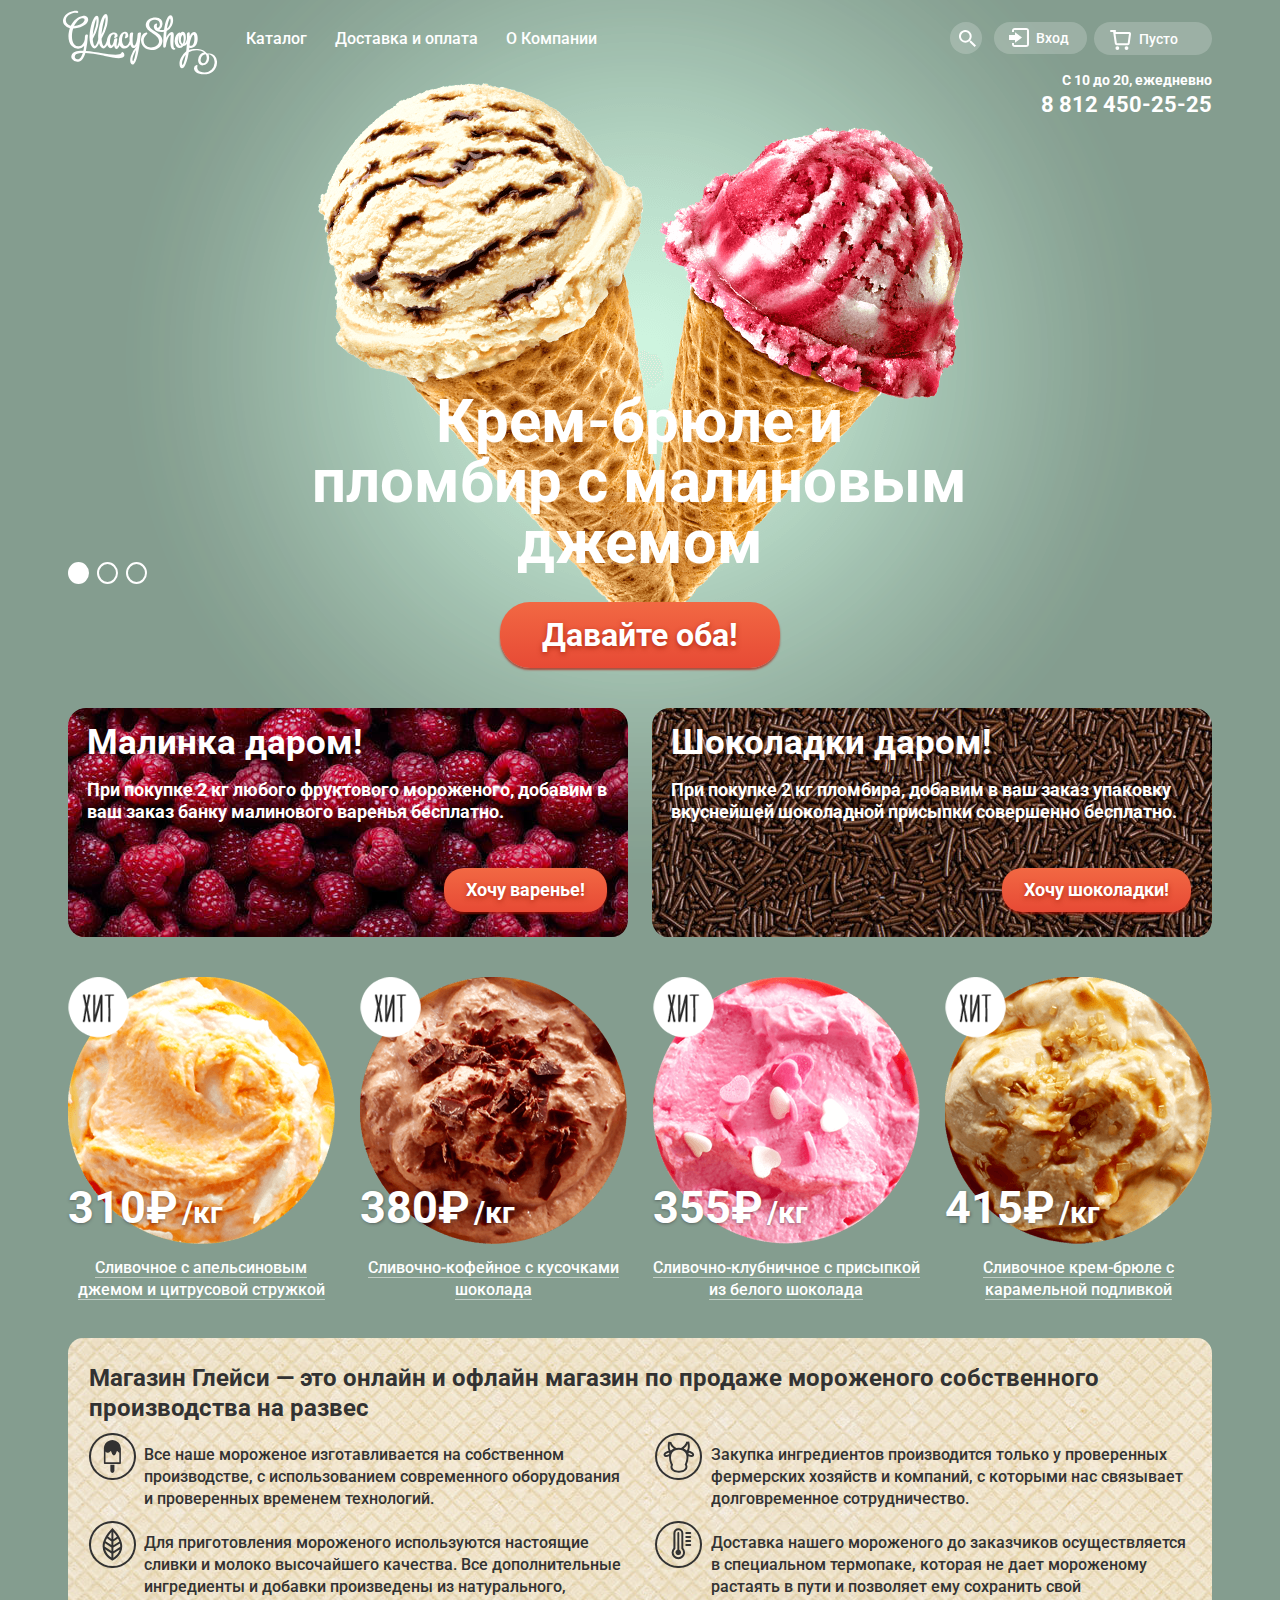
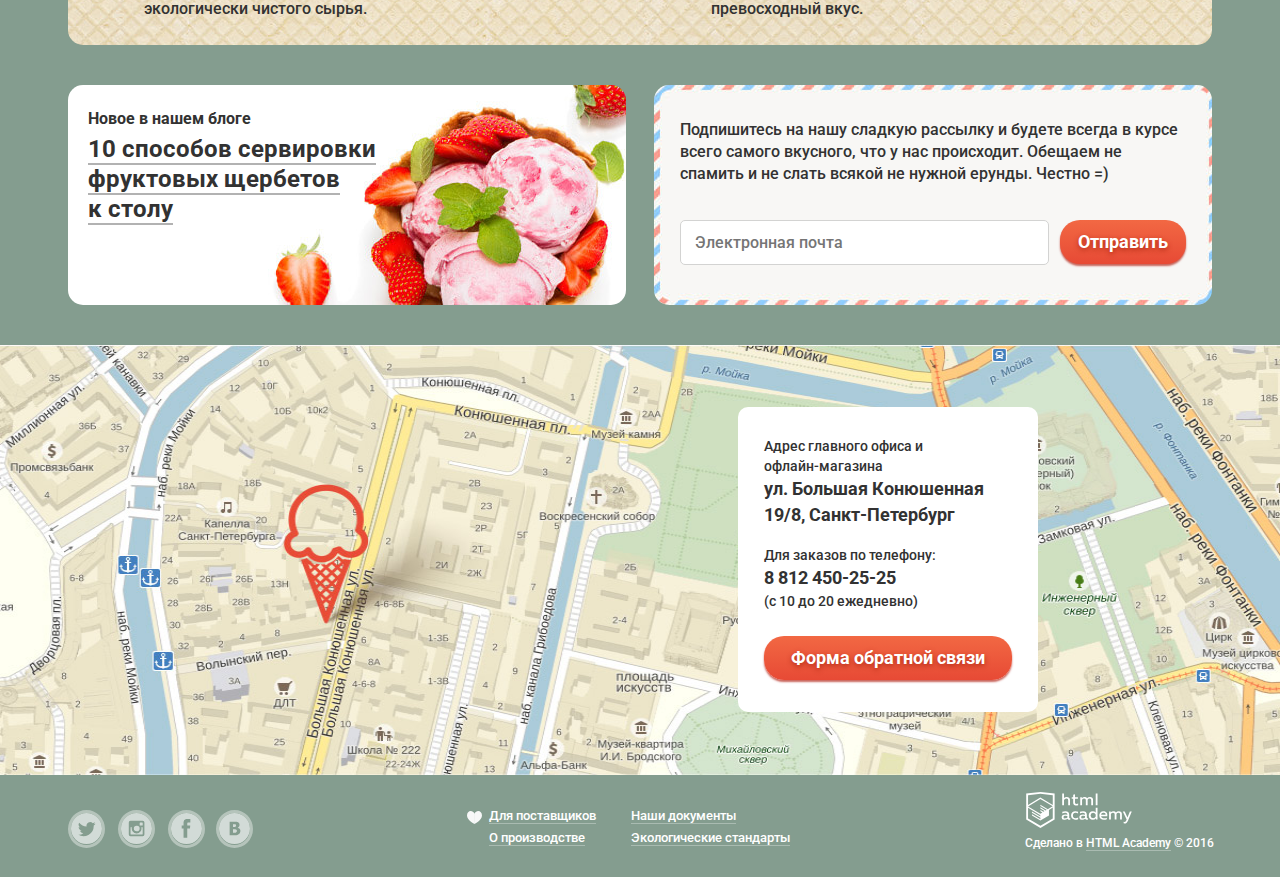
==== index.html @ 219648eb "fix" ====
<!DOCTYPE html>
<html lang="ru">
  <head>
    <meta charset="utf-8">
    <title>HTML Academy: Глейси</title>
    <link href='https://fonts.googleapis.com/css?family=Roboto:400,700&subset=latin,cyrillic' rel='stylesheet' type='text/css'>
    <link href="css/normalize.css" rel="stylesheet">
    <link href="css/style.css" rel="stylesheet">
    <meta name="viewport" content="width=device-width, initial-scale=1.0/">
  </head>
  <body>
    <input class="slider-radio" type="radio" id="btn-1" name="toggle" checked>
    <input class="slider-radio" type="radio" id="btn-2" name="toggle">
    <input class="slider-radio" type="radio" id="btn-3" name="toggle">
    <div class="wrapper-outer">
      <div class="wrapper main-page">
        <header class="main-header">
          <div class="container clearfix">
            <div class="main-logo"><img src="img/main-logo.svg" width="154" height="65" alt="Лого"></div>
            <nav class="main-menu-box">
              <ul class="clearfix">
                <li class="menu-box-item"><a class="menu-item" href="#">Каталог</a>
                  <div class="popup-wrapper">
                    <ul class="catalog-inner-menu">
                      <li class="inner-menu-item"><a class="item-border inner-item">Новинки</a>
                      <li class="inner-menu-item"><a class="inner-item" href="catalog.html">Сливочное</a></li>
                      <li class="inner-menu-item"><a class="inner-item" href="#">Щербеты</a></li>
                      <li class="inner-menu-item"><a class="inner-item" href="#">Фруктовый лед</a></li>
                      <li class="inner-menu-item"><a class="inner-item" href="#">Мелорин</a></li>
                    </ul>
                  </div>
                </li>
                <li class="menu-box-item"><a class="menu-item" href="#">Доставка и оплата</a></li>
                <li class="menu-box-item"><a class="menu-item" href="#">О Компании</a></li>
              </ul>
            </nav>
            <div class="users-container">
              <div class="user-block clearfix">
                <div class="user-search">
                  <a class="user-search-button" href="#"></a>
                  <div class="popup-wrapper">
                    <div class="popup-search">
                      <form action="echo.htmlacademy.ru" method="post">
                        <input class="search" type="search" placeholder="Что ищем?">
                        <input class="search-submit" type="submit">
                      </form>
                    </div>
                  </div>
                </div>
                <div class="user-login">
                  <a class="user-login-button" href="#">Вход</a>
                  <div class="popup-wrapper">
                    <div class="popup-login">
                      <form action="echo.htmlacademy.ru" method="post">
                        <input class="login-mail" type="text" name="mail" placeholder="Электронная почта">
                        <input class="login-password" type="password" name="password" placeholder="Пароль">
                        <div class="login-navigation clearfix">
                          <a class="login-btn btn" href="#">Войти</a>
                          <div class="col">
                            <a href="#">Забыли пароль?</a>
                            <a href="#">Новая регистрация</a>
                          </div>
                        </div>
                      </form>
                    </div>
                  </div>
                </div>
                <div class="user-cart">
                  <div class="user-cart-button">
                    <div class="cart-empty">Пусто</div>
                  </div>
                </div>
              </div>
              <div class="header-contacts">
                <span class="contacts-text">С 10 до 20, ежедневно</span>
                <span class="tel">8 812 450-25-25</span>
              </div>
            </div>
          </div>
        </header>
        <main>
          <div class="container">
            <div class="slider">
              <div class="slider-1">
                <h2 class="slide-title">Крем-брюле и пломбир с малиновым джемом</h2>
                <a class="btn" href="#">Давайте оба!</a>
              </div>
              <div class="slider-2">
                <h2 class="slide-title">Шоколадный пломбир и лимонный сорбет</h2>
                <a class="btn" href="#">Давайте оба!</a>
              </div>
              <div class="slider-3">
                <h2 class="slide-title">Пломбир с помадкой и клубничный щербет</h2>
                <a class="btn" href="#">Давайте оба!</a>
              </div>
              <div class="slider-buttons clearfix">
                <label for="btn-1" class="bg-btn btn-1"></label>
                <label for="btn-2" class="bg-btn btn-2"></label>
                <label for="btn-3" class="bg-btn btn-3"></label>
              </div>
            </div>
            <div class="row promo-block-row clearfix">
              <div class="promo-block left">
                <h2 class="promo-title">Малинка даром!</h2>
                <p class="promo-text">При покупке 2 кг любого фруктового мороженого,
                добавим в ваш заказ банку малинового варенья бесплатно.</p>
                <a class="btn" href="#">Хочу варенье!</a>
              </div>
              <div class="promo-block right">
                <h2 class="promo-title">Шоколадки даром!</h2>
                <p class="promo-text">При покупке 2 кг пломбира, добавим в ваш заказ упаковку
                 вкуснейшей шоколадной присыпки совершенно бесплатно.</p>
                 <a class="btn" href="#">Хочу шоколадки!</a>
              </div>
            </div>
            <div class="row catalog-row clearfix">
              <div class="catalog-item hit">
                <div class="item-hover">
                  <figure>
                    <img src="img/index-img-1.png" width="267" height="267" alt="Мороженое">
                    <figcaption>Сливочное с апельсиновым джемом и цитрусовой стружкой</figcaption>
                  </figure>
                  <a class="item-hover-btn btn" href="#">Быстрый просмотр</a>
                </div>
                <div class="item-price">310&#8381;<span>/кг</span></div>
              </div>
              <div class="catalog-item hit">
                <div class="item-hover">
                  <figure>
                    <img src="img/index-img-2.png" width="267" height="267" alt="Мороженое">
                    <figcaption>Сливочно-кофейное с кусочками шоколада</figcaption>
                  </figure>
                  <a class="item-hover-btn btn" href="#">Быстрый просмотр</a>
                </div>
                <div class="item-price">380&#8381;<span>/кг</span></div>
              </div>
              <div class="catalog-item hit">
                <div class="item-hover">
                  <figure>
                    <img src="img/index-img-3.png" width="267" height="267" alt="Мороженое">
                    <figcaption>Сливочно-клубничное с присыпкой из белого шоколада</figcaption>
                  </figure>
                  <a class="item-hover-btn btn" href="#">Быстрый просмотр</a>
                </div>
                <div class="item-price">355&#8381;<span>/кг</span></div>
              </div>
              <div class="catalog-item hit">
                <div class="item-hover">
                  <figure>
                    <img src="img/index-img-4.png" width="267" height="267" alt="Мороженое">
                    <figcaption>Сливочное крем-брюле с карамельной подливкой</figcaption>
                  </figure>
                  <a class="item-hover-btn btn" href="#">Быстрый просмотр</a>
                </div>
                <div class="item-price">415&#8381;<span>/кг</span></div>
              </div>
            </div>
            <div class="features">
              <h2 class="features-title">Магазин Глейси  — это онлайн и офлайн магазин
                  по продаже мороженого собственного производства на развес</h2>
              <div class="row clearfix">
                <div class="left-column left clearfix">
                  <div class="features-item clearfix">
                    <img class="features-icon" src="img/features-icon-1.svg" width="47" height="47" alt="icon">
                    <p>Все наше мороженое изготавливается на собственном производстве,
                    с использованием современного оборудования
                    и проверенных временем технологий.</p>
                  </div>
                  <div class="features-item clearfix">
                    <img class="features-icon" src="img/features-icon-2.svg" width="47" height="47" alt="icon">
                    <p class="features-text">Для приготовления мороженого используются настоящие сливки и молоко высочайшего качества.
                      Все дополнительные ингредиенты и добавки произведены из натурального,
                      экологически чистого сырья. </p>
                  </div>
                </div>
                <div class="right-column right clearfix">
                  <div class="features-item clearfix">
                    <img class="features-icon" src="img/features-icon-3.svg" width="47" height="47" alt="icon">
                    <p>Закупка ингредиентов  производится только у проверенных фермерских хозяйств и компаний,
                    с которыми нас связывает долговременное сотрудничество.</p>
                  </div>
                  <div class="features-item clearfix">
                    <img class="features-icon" src="img/features-icon-4.svg" width="47" height="47" alt="icon">
                    <p class="features-text">Доставка нашего мороженого до заказчиков осуществляется в специальном термопаке,
                    которая не дает мороженому растаять в пути и позволяет ему сохранить свой превосходный вкус.</p>
                  </div>
                </div>
              </div>
            </div>
            <div class="row news-row clearfix">
              <div class="promo-block-news left">
                <h2 class="promo-news">Новое в нашем блоге</h2>
                <p><a class="news-text" href="#">10  способов сервировки<br>
                    фруктовых щербетов<br> к столу</a></p>
              </div>
              <div class="promo-block-newslatter right">
                <p class="newslatter-text">Подпишитесь на нашу сладкую рассылку и будете всегда в курсе всего самого вкусного,
                что у нас происходит.
                Обещаем не спамить и не слать всякой не нужной ерунды. Честно =) </p>
                <form class="newsletter clearfix" action="https://echo.htmlacademy.ru" method="post">
                  <input class="email-user" type="text" placeholder="Электронная почта">
                  <button class="btn" type="submit">Отправить</button>
                </form>
              </div>
            </div>
          </div>
        </main>
      </div>
      <div class="main-map">
        <iframe src="https://www.google.com/maps/embed?pb=!1m18!1m12!1m3!1d1998.59894241241!2d30.320894616265132!3d59.93879686904772!2m3!1f0!2f0!3f0!3m2!1i1024!2i768!4f13.1!3m3!1m2!1s0x4696310fca5ba729%3A0xea9c53d4493c879f!2z0JHQvtC70YzRiNCw0Y8g0JrQvtC90Y7RiNC10L3QvdCw0Y8g0YPQuy4sIDE5LCDQodCw0L3QutGCLdCf0LXRgtC10YDQsdGD0YDQsywg0KDQvtGB0YHQuNGPLCAxOTExODY!5e0!3m2!1sru!2sua!4v1473093466604" width="1200" height="430" frameborder="0" style="border:0" allowfullscreen></iframe>
        <div class="map-information">
          <div class="map-contact">
              <p class="contact-text contact">
                Адрес главного офиса и<br>
                офлайн-магазина<br>
                <span class="contacts-content">ул. Большая Конюшенная 19/8, Санкт-Петербург</span>
              </p>
              <p class="contact-text">
                Для заказов по телефону:
                <span class="contacts-content">8 812 450-25-25</span><br>
                (с 10 до 20 ежедневно)
              </p>
          <a class="btn map-btn" href="#">Форма обратной связи</a>
          </div>
        </div>
      </div>
      <div class="wrapper">
        <footer class="main-footer">
          <div class="container clearfix">
            <div class="footer-social clearfix">
              <a class="social twitter" href="#"></a>
              <a class="social instagram" href="#"></a>
              <a class="social fb" href="#"></a>
              <a class="social vk" href="#"></a>
            </div>
            <div class="footer-menu ">
              <div class="left-column left">
                <a class="footer-menu-item" href="#">Для поставщиков</a>
                <a class="footer-menu-item" href="#">О производстве</a>
              </div>
              <div class="right-column left">
                <a class="footer-menu-item" href="#">Наши документы</a>
                <a class="footer-menu-item" href="#">Экологические стандарты</a>
              </div>
            </div>
            <div class="footer-copyright">
              <img class="footer-logo" src="img/footer-logo.svg" width="108" height="36" alt="htmlacademy.ru">
              <p class="copyright-text">Сделано в <a href="htmlacademy.ru">HTML Academy</a> &copy; 2016</p>
            </div>
          </div>
        </footer>
      </div>
    </div>
      <div class="popup-form">
        <h2 class="popup-form-title">Мы обязательно вам ответим!</h2>
        <form class="clearfix" action="echo.htmlacademy.ru" method="post">
          <div class="form-wrapper">
            <input class="popup-name" id="popup-name" type="text" name="name" placeholder="Как вас зовут?" required>
            <label for="popup-name" class="input-text">Как вас зовут?</label>
          </div>
          <div class="form-wrapper">
            <input class="popup-mail" id="popup-mail" type="text" name="mail" placeholder="Ваша почта для ответа?" required>
            <label for="popup-mail" class="input-text">Ваша почта для ответа?</label>
          </div>
          <textarea class="popup-area" placeholder="Напишите что-нибудь.." required></textarea>
          <button class="popup-btn btn" type="submit">Отправить</button>
          <button class="popup-form-close" type="button"></button>
        </form>
      </div>
      <div class="modal-overlay"></div>
    </div>
    <script src="js/popup.min.js"></script>
  </body>
</html>
---- css/style.css ----
/* Общие стили */
body {
  color: #fff;
  font-family: "Roboto", "Arial", sans-serif;
  font-size: 16px;
  line-height: 22px;
  font-weight: 500;
  background-color: grey;
}

.clearfix:after {
  content: "";
  display: table;
  clear: both;
}

.wrapper-outer {
  position: relative;
  width: 100%;
}

.wrapper-outer:before,
.wrapper-outer:after {
  content: "";
  visibility: hidden;
}

.wrapper-outer:before {
  background-image: url("bg-slide-2");
}

.wrapper-outer:after {
  background-image: url("bg-slide-3");
}

.wrapper-outer.inner-page {
  background: #849d8f url("../img/inner-page-bg.png") repeat-x;
}

.wrapper {
  position: relative;
  max-width: 1200px;
  min-width: 900px;
  margin: 0 auto;
}

.container {
  width: 95.4%;
  padding: 0 2.3%;
}

main .container {
  position: relative;
  z-index: 20;
}

.left {
  float: left;
}

.right {
  float: right;
}

.btn {
  display: block;
  padding: 12px 40px;
  font-family: "Roboto", "Arial", sans-serif;
  color: #fff;
  font-size: 16px;
  font-weight: 700;
  text-decoration: none;
  text-align: center;
  border: none;
  border-radius: 20px;
  background-image: -webkit-linear-gradient(bottom, #e74a35 0%, #f26843 100%);
  background-image: linear-gradient(to top, #e74a35 0%, #f26843 100%);
  box-shadow: 0 2px 2px rgba(172, 16, 0, 0.64);
  text-shadow: 0 2px 5px rgba(160, 32, 11, 0.76);
  outline: none;
}

.btn:hover {
  color: #fff;
  background-image: -webkit-linear-gradient(bottom, #ec6e5d 0%, #f58669 100%);
  background-image: linear-gradient(to top, #ec6e5d 0%, #f58669 100%);
  box-shadow: 0 2px 2px #ac1000;
}

.btn:active {
  color: #fff;
  background-color: linear-gradient(to top, #e1613e 0%, #d74531 100%);
  box-shadow: inset 0 2px 2px #942718;
}

a {
  color: #fff;
  font-family: "Roboto", "Arial", sans-serif;
  font-size: 16px;
  font-weight: 500;
  text-decoration: none;
  border-bottom: 1px solid #a9bbb1;
}

a:hover, a:active {
  color: #ffbc9e;
  border-color: #a7a294;
}

figure {
 margin: 0;
 padding: 0;
}

h1 {
  font-size: 35px;
  line-height: 41px;
}

h2 {
  font-size: 16px;
  line-height: 22px;
}

input, select {
  outline: none;
}

.slider {
  position: relative;
  width: 100%;
  max-width: 1146px;
  margin-bottom: 40px;
}

#btn-1:checked ~ .wrapper-outer {
  background: #849d8f;
}

#btn-2:checked ~ .wrapper-outer {
  background: #8996a6;
}

#btn-3:checked ~ .wrapper-outer {
  background: #9d8b84;
}

#btn-1:checked ~ .wrapper-outer {
  background: #849d8f url("../img/bg-slide-1.png") no-repeat center top;
}

#btn-2:checked ~ .wrapper-outer {
  background: #8996a6 url("../img/bg-slide-2.png") no-repeat center top;
}

#btn-3:checked ~ .wrapper-outer {
  background: #9d8b84 url("../img/bg-slide-3.png") no-repeat center top;
}

#btn-1:checked ~ .wrapper-outer .btn-1 {
  background-color: #fff;
}

#btn-2:checked ~ .wrapper-outer .btn-2 {
  background-color: #fff;
}

#btn-3:checked ~ .wrapper-outer .btn-3 {
  background-color: #fff;
}

#btn-1:checked ~ .wrapper-outer .slider-1 {
  display: block;
}

#btn-2:checked ~ .wrapper-outer .slider-2 {
  display: block;
}

#btn-3:checked ~ .wrapper-outer .slider-3 {
  display: block;
}

.slider-1 {
  display: none;
}

.slider-2 {
  display: none;
}

.slider-3 {
  display: none;
}

.slide-title {
  display: block;
  width: 650px;
  margin: 0 auto;
  margin-bottom: 29px;
  font-size: 60px;
  line-height: 60.35px;
  font-weight: 700;
  text-align: center;
}

.slider-1 .slide-title {
  width: 670px;
}

.slider .btn {
  width: 200px;
  margin: 0 auto;
  padding: 11px 40px;
  font-size: 32px;
  line-height: 44px;
  font-weight: 700;
  border-radius: 30px;
}

.slider-radio {
  display: none;
}

.slider-buttons {
  position: absolute;
  top: 170px;
}

.bg-btn {
  float: left;
  width: 17px;
  height: 18px;
  margin-right: 8px;
  border: 2px solid #fff;
  border-radius: 50%;
  cursor: pointer;
}

.main-header {
  position: relative;
  width: 100%;
  margin-bottom: 275px;
}

.main-page .main-header {
  z-index: 30;
}

.inner-page .main-header {
  margin-bottom: -22px;
}

.main-logo {
  float: left;
  width: 160px;
  height: 66px;
  margin-left: -5px;
  margin-right: 10px;
  padding-top: 10px;
}

.main-logo a {
  border: none;
}

.main-menu-box {
  position: relative;
  float: left;
  padding-top: 24px;
}

.main-menu-box ul {
  margin: 0;
  padding: 0;
  list-style: none;
}

.menu-box-item {
  position: relative;
  float: left;
  margin-right: 2px;
}

.menu-box-item .menu-item {
  position: relative;
  display: block;
  padding: 7px 13px;
  color: #fff;
  font-size: 16px;
  text-decoration: none;
  line-height: 16px;
  border: none;
}

.menu-box-item:hover .menu-item,
.menu-box-item .menu-item:active {
  color: #000;
  text-decoration: none;
  background-color: #fff;
  border-radius: 15px;
}

.menu-box-item .menu-item:active {
  box-shadow: inset 0 2px 1px #696969;
}

.menu-item.active {
  color: #fff;
  text-decoration: none;
  background-color: #d07058;
  border-radius: 15px;
}

.menu-box-item:hover .popup-wrapper {
  display: block;
  left: -8px;
}

.catalog-inner-menu {
  margin: 0;
  padding: 0;
  background-color: #fff;
  border-radius: 15px;
  z-index: 40;
}

.popup-wrapper {
  display: none;
  padding-top: 5px;
  position: absolute;
  top: 30px;
  z-index: 40;
}

.inner-item,
.item-border {
  position: relative;
  display: block;
  padding: 11px 20px;
  padding-right: 50px;
  color: #323232;
  font-size: 14px;
  line-height: 16px;
  text-decoration: none;
  border: none;
  cursor: pointer;
}

.item-border {
  border-top-left-radius: 15px;
  border-top-right-radius: 15px;
}

.item-border::after {
  position: absolute;
  bottom: 0;
  left: 8px;
  content: "";
  display: block;
  width: 128px;
  height: 1px;
  background-color: #d1d0ce;
}

.inner-menu-item:nth-child(3) .inner-item {
  padding: 5px 20px;
  padding-right: 50px;
}

.inner-menu-item:nth-child(4) .inner-item {
  padding: 10px 20px;
  padding-right: 17px;
  padding-bottom: 8px;
}

.inner-menu-item:nth-child(5) .inner-item {
  padding: 6px 20px;
  padding-right: 50px;
  padding-bottom: 13px;
}

.inner-menu-item:last-child .inner-item:hover {
  border-bottom-left-radius: 15px;
  border-bottom-right-radius: 15px;
}

.inner-menu-item .inner-item:hover,
.item-border:hover {
  color: #323232;
  background-color: #fbded7;
}

.inner-menu-item .inner-item:active {
  background-color: #f6b5a5;
}

.inner-item.active {
  color: #fff;
  background-color: #d07058;
}

.users-container {
  float: right;
  padding-top: 22px;
  text-align: right;
}

.user-block {
  margin-bottom: 14px;
}

.user-search {
  position: relative;
  float: left;
  width: 32px;
  margin-right: 12px;
}

.user-search-button {
  display: block;
  width: 32px;
  height: 32px;
  background: rgba(255, 255, 255,.2) url("../img/search-icon.svg") no-repeat 55% 50%;
  border-radius: 50%;
  border: none;
}

.user-search:hover .user-search-button {
  background: #fff url("../img/search-icon-hover.svg") no-repeat 55% 50%;
}

.popup-search {
  width: 310px;
  height: 49px;
  padding: 18px 15px;
  background-color: #f8f7f4;
  border-radius: 5px;
  box-shadow: 0 20px 20px rgba(0, 0, 0, 0.4);
}

.user-search .popup-wrapper {
  right: 0;
}

.user-search:hover .popup-wrapper {
  display: block;
}

.search, .login-mail, .login-password {
  width: 281px;
  height: 42px;
  box-sizing: border-box;
  padding: 0 13px;
  border: 2px solid #d3d3d2;
  border-radius: 5px;
  color: #999999;
  font: inherit;
  font-size: 14px;
  outline: none;
}

.popup-search .search-submit {
  display: none;
}

.user-login {
  position: relative;
  float: left;
  width: 93px;
  margin-right: 7px;
}

.user-login-button {
  position: relative;
  display: block;
  padding: 5px 23px;
  padding-left: 42px;
  color: #fff;
  font: inherit;
  font-size: 14px;
  text-decoration: none;
  background-color: rgba(255, 255, 255,.2);
  border: none;
  border-radius: 20px;
  }

.user-login:hover .user-login-button {
  color: #000;
  background-color: #fff;
}

.user-login-button .active {
  color: #000;
  background-color: #323232;
}

.user-login-button::before {
  position: absolute;
  top: 6px;
  left: 15px;
  content: "";
  display: block;
  width: 22px;
  height: 20px;
  background: url("../img/login-icon.svg") no-repeat;
}

.user-login:hover .user-login-button::before {
  background: #fff url("../img/login-icon-hover.svg") no-repeat;
}

.popup-login {
  display: block;
  width: 243px;
  padding: 19px 17px;
  background-color: #f8f7f4;
  border-radius: 5px;
  box-shadow: 0 20px 20px rgba(0, 0, 0, 0.4);
  z-index: 50;
}

.user-login:hover .popup-wrapper {
  display: block;
  top: 32px;
  right: 0;
}

.login-mail, .login-password {
  width: 240px;
  margin-bottom: 20px;
  padding: 20px 12px;
}

.login-navigation .login-btn  {
  float: left;
  padding: 12px 25px;
  color: #fff;
  font-size: 18px;
  font-weight: 700;
}

.login-navigation .col {
  float: right;
  width: 119px;
  padding-top: 1px;
  padding-right: 5px;
  text-align: left;
  line-height: 20px;
}

.login-navigation a {
  display: inline;
  color: #323232;
  font-family: Roboto, Arial, sans-serif;
  font-size: 13px;
  font-weight: 500;
  text-align: left;
}

.user-cart {
  position: relative;
  float: right;
  font-size: 14px;
}

.cart-empty {
  display: block;
  padding-right: 34px;
  padding-left: 45px;
  padding-top: 6px;
  padding-bottom: 5px;
  background-color: rgba(255, 255, 255,.2);
  border-radius: 20px;
}

.cart-empty::before {
  position: absolute;
  top: 8px;
  left: 16px;
  content: "";
  display: block;
  width: 23px;
  height: 22px;
  background: url("../img/cart-icon.svg") no-repeat;
}

.cart-full {
  display: none;
  padding-right: 16px;
  padding-left: 44px;
  padding-top: 6px;
  padding-bottom: 4px;
  color: #313131;
  font-size: 14px;
  font-family: Roboto, Arial, sans-serif;
  font-weight: 500;
  text-decoration: none;
  border-radius: 20px;
  background-color: #fff;
  cursor: pointer;
}

.cart-full::before {
  position: absolute;
  top: 8px;
  left: 16px;
  content: "";
  display: block;
  width: 23px;
  height: 22px;
  background: #fff url("../img/cart-full.png") no-repeat;
}

.inner-page .cart-empty {
  display: none;
}

.inner-page .cart-full {
  display: block;
}

.cart-add.active {
  display: block;
}

.popup-cart {
  display: block;
  width: 507px;
  padding: 23px 17px;
  padding-bottom: 60px;
  color: #323232;
  font-size: 13px;
  line-height: 16px;
  background-color: #f8f7f4;
  border-radius: 5px;
  box-shadow: 0 20px 20px rgba(0, 0, 0, 0.4);
  z-index: 50;
}

.user-cart-button:hover .popup-wrapper {
  right: 0;
  display: block;
  }

.cart-item {
  margin-bottom: 23px;
}

.cart-title, .cart-calculation, .total-cart-price {
  float: left;
  display: block;
  padding-top: 6px;
 }

.item-del {
  position: relative;
  left: -1px;
  float: left;
  display: block;
  width: 10px;
  height: 10px;
  margin-top: 7px;
  margin-right: 15px;
  padding: 0;
  border: none;
  background-color: #f8f7f4;
  outline: none;
  cursor: pointer;
}

.item-del::after,
.item-del::before {
  position: absolute;
  content: "";
  display: block;
  height: 1px;
  background-color: #7e7d7c;
}

.item-del::after {
  left: 1px;
  width: 13px;
  -webkit-transform: rotate(45deg);
          transform: rotate(45deg);
}

.item-del::before {
  left: 1px;
  width: 13px;
  -webkit-transform: rotate(-45deg);
          transform: rotate(-45deg);
}

.cart-img {
  float: left;
  display: block;
  margin-top: -3px;
  margin-right: 14px;
  line-height: 0;
}

.cart-title {
  width: 220px;
  margin-right: 26px;
  text-align: left;
}

.cart-calculation {
  margin-right: 29px;
}

.cart-price {
  color: #999999;
}

.total-box {
  margin-top: -7px;
  margin-bottom: 16px;
  padding-top: 15px;
  font-size: 15px;
  font-weight: 700;
  border-top: 1px solid #cacac7;
}

.total-text {
  display: inline-block;
}

.total {
  display: inline-block;
  color: #000;
  font-size: 15px;
  font-weight: 700;
}

.popup-cart .cart-btn {
  float: right;
  width: 142px;
  padding: 13px 12px;
  font-size: 18px;
}

.header-contacts {
  float: right;
  width: 171px;
  font-size: 14px;
  line-height: 23px;
  font-weight: 700;
}

.header-contacts .tel {
  display: block;
  width: 171px;
  margin-top: 1px;
  font-size: 22px;
  line-height: 24px;
}

.wrapper .row {
  width: 100%;
}

.promo-block {
  width: 48.95%;
  box-sizing: border-box;
  min-height: 230px;
  padding: 14px 19px;
  border-radius: 18px;
}

.promo-block.left {
  background: url("../img/promo-bg-1.jpg") no-repeat;
}

.promo-block.right {
  background: url("../img/promo-bg-2.jpg") no-repeat;
}

.promo-block:last-child {
  margin-right: 0;
}

.promo-title {
  margin: 0;
  margin-bottom: 15px;
  font-size: 35px;
  line-height: 42px;
}

.promo-text {
  margin-top: 0;
  margin-bottom: 45px;
  font-size: 18px;
  font-weight: 700;
  line-height: 22px;
}

.promo-block .btn {
  float: right;
  margin-right: 2px;
  padding: 11px 22px;
  font-size: 18px;
  font-weight: 700;
}

.promo-block-row {
  margin-bottom: 33px;
}

.item-row {
  margin-bottom: 32px;
}

.catalog-item {
  position: relative;
  display: block;
  float: left;
  width: 23.33%;
  max-height: 330px;
  min-height: 280px;
  margin-right: 2.22%;
  margin-bottom: 33px;
  padding-top: 6px;
}

.catalog-item:nth-child(4n) {
  margin-right: 0;
}

.catalog-item:hover .item-hover {
  position: absolute;
  display: block;
  width: 100%;
  margin-top: -6px;
  margin-left: -5%;
  padding-top: 6px;
  padding-right: 5%;
  padding-left: 5%;
  padding-bottom: 75px;
  background-color: rgba(255, 255, 255, 0.4);
  box-shadow: 0 20px 20px rgba(0, 0, 0, 0.4);
  border-radius: 5px;
  z-index: 30;
}

.catalog-item:last-child {
  margin-right: 0;
}

.catalog-item .item-hover-btn {
  display: none;
}

.catalog-item:hover .item-hover-btn {
  position: absolute;
  display: block;
  width: 170px;
  margin-top: 9px;
  margin-left: 33px;
  padding: 10px 16px;
  color: #fff;
  font-size: 18px;
  line-height: 24px;
  font-weight: 700;
  text-decoration: none;
  text-align: center;
  border-radius: 20px;
  z-index: 40;
}

.catalog-item figure {
  max-width: 267px;
  text-align: center;
}

.catalog-item figcaption {
  display: inline;
  border-bottom: 1px solid rgba(255, 255, 255, .5);
}

.catalog-item:hover figcaption {
  height: 330px;
  border: none;
}

.catalog-item img {
  display: block;
  width: 100%;
  height: auto;
  margin-bottom: 13px;
}

.hit::before {
  position: absolute;
  top: 6px;
  left: 0;
  content: "";
  display: block;
  width: 61px;
  height: 61px;
  background: url("../img/item-decor.png") no-repeat;
  z-index: 40;
}

.item-price {
  position: absolute;
  top: 226px;
  left: 0px;
  font-size: 45px;
  font-weight: 700;
  text-shadow: 0.5px 0.9px 3px rgba(49, 50, 53, 0.5);
  z-index: 40;
}

.inner-page .catalog-item:nth-child(3)>.item-price {
  left: 5px;
}

.inner-page .catalog-item:nth-child(4)>.item-price {
  left: 6px;
}

.catalog-item:hover .item-price {
 top: 226px;
}

.item-price span {
  font-size: 30px;
  margin-left: 4px;
}
.catalog-row {
  margin-bottom: 4px;
}

.features {
  margin-bottom: 40px;
  padding: 13px 21px;
  padding-bottom: 14px;
  color: #323232;
  background: #f2e8d3 url("../img/features-bg.jpg");
  border-radius: 15px;
}

.features-title {
  margin: 0;
  margin-top: 12px;
  margin-bottom: 10px;
  font-size: 24px;
  line-height: 30px;
}

.features .left-column,
.features .right-column {
  width: 48.6%;
}

.features-icon {
  float: left;
}

.features-item {
  width: 100%;
}

.features-icon {
  max-width: 100%;
  height: auto;
}

.features-item p {
  float: right;
  width: 89.6%;
  margin-top: 11px;
  margin-bottom: 11px;
}

.promo-block-newslatter,
.promo-block-news {
  width: 48.8%;
  box-sizing: border-box;
  min-height: 220px;
  padding-top: 23px;
  padding-left: 20px;
  color: #323232;
  border-radius: 15px;
}

.promo-block-news {
  background: url("../img/news-bg.jpg") no-repeat;
}

.promo-news {
  margin: 0;
  margin-bottom: 4px;
  font-size: 16px;
  line-height: 22px;
}

.promo-block-news p {
  margin: 0;
  margin-bottom: 8px;
}

.news-text {
  color: #323232;
  font-size: 24px;
  line-height: 30px;
  font-weight: 700;
  border-bottom: 2px solid #b2b2b2;
}

.news-text:hover {
  color: #e84d37;
  border-bottom: 1px solid #f9cdc4;
}

.promo-block-newslatter {
  margin-right: 0;
  padding: 34px 26px;
  background: url("../img/newsletter-bg.jpg") no-repeat;
}

.newslatter-text {
  margin-top: 0;
  margin-bottom: 35px;
}

.email-user {
  float: left;
  width: 67%;
  padding: 12px 14px;
  border: 1px solid #d3d3d2;
  border-radius: 5px;
}

.promo-block-newslatter .btn {
  float: right;
  padding: 11px 18px;
  font-size: 18px;
  font-weight: 700;
}

.news-row {
  margin-bottom: 40px;
}

.main-map {
  position: relative;
  width: 100%;
  height: 430px;
  background: url("../img/map.jpg") no-repeat;
  background-size: 100% 430px;
}

.main-map iframe {
  width: 100%;
}

.map-information {
  position: absolute;
  right: 18.9%;
  top: 62px;
  padding: 29px 26px;
  padding-bottom: 32px;
  color: #323232;
  font-size: 14px;
  background-color: #fff;
  border-radius: 10px;
}

.map-information p {
  margin-top: 0;
}

.contact-text {
  width: 180px;
  margin-bottom: 25px;
  font-size: 14px;
  line-height: 20px;
}

.contact-text.contact {
  width: 245px;
  margin-bottom: 17px;
}

.contacts-content {
  font-size: 18px;
  line-height: 26px;
  font-weight: 700;
}

.main-map .btn {
  padding: 11px 27px;
  font-size: 18px;
}

.main-footer {
  width: 100%;
  padding-bottom: 25px;
}

.inner-page .border {
  border-top: 1px solid #a9bbb1;
}

.footer-social {
  float: left;
  width: 23.22%;
  margin-top: 35px;
  margin-right: 11.7%;
}

.footer-social .social {
  float: left;
  display: block;
  width: 31px;
  height: 32px;
  margin-right: 13px;
  border: 3px solid #c2cec7;
  border-radius: 50%;
  opacity: 0.8;
}

.social:hover {
  opacity: 1;
}

.social:active {
  box-shadow: inset 0 2px 1px #888;
}

.twitter {
  background: url("../img/twitter-icon.svg") no-repeat;
}

.instagram {
  background: url("../img/insta-icon.svg") no-repeat;
}

.footer-social .fb {
  margin-right: 11px;
  background: url("../img/fb-icon.svg") no-repeat;
}

.vk {
  background: url("../img/vk-icon.svg") no-repeat;
}

.footer-menu {
  float: left;
  margin-top: 29px;
  font-weight: 700;
}

.footer-menu .left-column {
  width: 115px;
  margin-right: 27px;
  padding-left: 22px;
}

.footer-menu .right-column {
  width: 170px;
}

.footer-menu-item {
  position: relative;
  display: inline;
  color: #fff;
  font-size: 13px;
  line-height: 18px;
}

.left-column .footer-menu-item:first-child::before {
  position: absolute;
  top: 3px;
  left: -22px;
  content: "";
  display: block;
  width: 17px;
  height: 14px;
  background: url("../img/heart-icon.svg") no-repeat;
}

.footer-copyright {
  float: right;
  width: 16.4%;
  margin-top: 17px;
}

.footer-logo {
  margin: 0 auto;
}

.copyright-text {
  width: 190px;
  margin: 0;
  color: #fff;
  font-size: 12px;
  line-height: 18px;
}

.copyright-text a {
  font-size: 12px;
}

.breadcrumbs {
  z-index: 5;
}

.breadcrumbs-item {
  position: relative;
  margin-right: 17px;
  color: #fff;
  font-size: 14px;
  line-height: 16px;
  text-decoration: none;
}

.breadcrumbs span {
  font-size: 14px;
}

.breadcrumbs-item::after {
  position: absolute;
  top: 1px;
  right: -12px;
  content: "»";
  border: none;
}

.catalog-main-title {
  margin-top: 0;
  margin-bottom: 27px;
  font-size: 35px;
  line-height: 41px;
}

.catalog-sort {
  width: 862px;
  margin-bottom: 33px;
}

.sort {
  float: left;
  width: 195px;
  margin-right: 14px;
}

.sort-title {
  padding-left: 17px;
  font-size: 14px;
  line-height: 16px;
}

.sort-title {
  margin-bottom: 5px;
  font-size: 14px;
}

.sort select {
  padding: 8px 11px;
  padding-top: 8px;
  padding-right: 15px;
  background-color: #a9bab0;
  border: none;
  border-radius: 20px;
}

.sort select:hover {
  color: #323232;
  background-color: #fff;
}

.sort-range-filter {
  float: left;
  margin-right: 14px;
  font-size: 14px;
}

.sort-price-controls {
  margin-top: -3px;
  margin-bottom: 4px;
  padding-left: 15px;
}

.controls-min, .controls-max {
  float: left;
}

.controls-min {
  margin-right: 10px;
}

.min-price, .max-price {
  width: 30px;
  font-size: 14px;
  background-color: #97aca1;
  border: none;
  outline: none;
}

.min-price {
  margin-left: 4px;
  margin-right: -3px;
}

.max-price {
  margin-right: -3px;
}

.filter-controls {
  position: relative;
  width: 186px;
  height: 4px;
  padding: 15px 16px;
  background: #abbcb2;
  border-radius: 15px;
}

.filter-scale {
  position: relative;
  width: 188px;
  height: 4px;
  background: #d1d9d3;
}

.scale-bar {
  position: absolute;
  left: 14%;
  width: 100px;
  height: 4px;
  background: #f8f7f4;
}

.sort-toggle {
  position: absolute;
  top: 8px;
  left: 5px;
  width: 20px;
  height: 20px;
  background: #f8f7f4;
  border-radius: 50%;
  cursor: pointer;
}

.sort-min-toggle {
  left: 34px;
}

.sort-max-toggle {
  left: 132px;
}

.radio-box {
  float: left;
}

.radio-box-bg {
  padding: 6px 15px;
  background: #abbcb2;
  border-radius: 20px;
}

.radio-box-title {
  margin-top: -4px;
  margin-bottom: 5px;
  padding-left: 17px;
  font-size: 14px;
}

.radio input, .checkbox input {
  display: none;
}

.radio {
  position: relative;
  float: left;
  margin-right: 18px;
  padding-left: 32px;
  cursor: pointer;
}

.radio:last-child,
.checkbox:last-child {
  margin-right: 0;
}

.radio-indicator::after {
  position: absolute;
  top: 5px;
  left: 7px;
  content: "";
  display: none;
  width: 10px;
  height: 10px;
  background-color: #fff;
  border-radius: 50%;
}

.radio-indicator::before {
  position: absolute;
  left: 2px;
  content: "";
  display: block;
  width: 20px;
  height: 20px;
  box-sizing: border-box;
  border: 1px solid #fff;
  border-radius: 50%;
}

.radio-check:checked + .radio-indicator::after {
  display: block;
}

.sort-row-1 {
  margin-bottom: 16px;
}

.check-box-title {
  margin-bottom: 7px;
  padding-left: 17px;
  font-size: 14px;
  line-height: 16px;
}

.check-box-bg {
  padding: 6px 15px;
  background: #abbcb2;
  border-radius: 20px;
}

.check-box {
  float: left;
  width: 702px;
}

.checkbox {
  position: relative;
  float: left;
  margin-right: 24px;
  padding-left: 31px;
  cursor: pointer;
}

.checkbox-indicator::after {
  position: absolute;
  top: 1px;;
  left: -1px;
  content: "";
  display: block;
  width: 20px;
  height: 20px;
  box-sizing: border-box;
  border: 1px solid #fff;
  border-radius: 5px;
}

.checkbox-indicator::before {
  position: absolute;
  top: 7px;
  left: 5px;
  content: "";
  display: none;
  width: 8px;
  height: 4px;
  border-left: 2px solid #fff;
  border-bottom: 2px solid #fff;
  -webkit-transform: rotate(-45deg);
          transform: rotate(-45deg);
}

.checkbox-check:checked + .checkbox-indicator::before {
  display: block;
}

.radio:hover .radio-indicator::before,
.checkbox:hover .checkbox-indicator::after {
  border: 2px solid #fff;
}

 .checkbox::before .checkbox-check:disabled {
  border: 1px solid #fff;
}

.radio-check:disabled + .radio-indicator::after,
.radio-check:disabled + .radio-indicator::before,
.checkbox-check:disabled + .checkbox-indicator::after,
.checkbox-check:disabled + .checkbox-indicator::before {
  border-color: #f8f7f4;
  opacity: 0.4;
}

.radio-check:disabled + .radio-indicator::after {
  background-color: #f8f7f4;
}

.catalog-sort .sort-btn {
  float: right;
  width: 145px;
  height: 36px;
  box-sizing: border-box;
  padding: 5px 25px;
  background-color: #9cb0a4;
  border: 2px solid #fff;
  border-radius: 20px;
  outline: none;
}

.catalog-sort .sort-btn:hover {
  color: #323232;
  background-color: #fff;
  border: none;
}

.catalog-sort .sort-btn:active {
  background-color: #ededed;
  border: none;
  box-shadow: inset 0 2px 1px #6c6d6c;
}

.paginator {
  float: right;
  width: 187px;
  margin-top: 49px;
  margin-bottom: 30px;
}

.arrow {
  float: left;
  display: block;
  width: 7px;
  height: 7px;
  margin-top: 8px;
  border: none;
}

.arrow-left {
  margin-right: 13px;
  border-right: 2px solid #9db1a5;
  border-bottom: 2px solid #9db1a5;
  -webkit-transform: rotate(135deg);
          transform: rotate(135deg);
}

.arrow-right {
  margin-left: 14px;
  border-left: 2px solid #fff;
  border-top: 2px solid #fff;
  -webkit-transform: rotate(135deg);
          transform: rotate(135deg);
}

.paginator .active {
  float: left;
  display: block;
  padding: 2px 8px;
  color: #7d7d7d;
  text-align: center;
  background-color: #fff;
  border-radius: 50%;
}

.paginator-item {
  float: left;
  display: block;
  padding: 2px 10px;
  color: #fff;
  text-decoration: none;
  border: none;
}

.paginator-item:hover {
  color: #fff;
  background-color: #9db1a5;
  border-radius: 50%;
}

.paginator-item:active {
  color: #323232;
  background-color: #fff;
  border-radius: 50%;
}

.popup-form {
  position: fixed;
  top: 190px;
  left: 35%;;
  display: none;
  width: 431px;
  padding: 18px 24px;
  background-color: #f8f7f4;
  border-radius: 10px;
  z-index: 100;
}

@-webkit-keyframes bounceInUp {
  from, 60%, 75%, 90%, to {
    -webkit-animation-timing-function: cubic-bezier(0.215, 0.610, 0.355, 1.000);
    animation-timing-function: cubic-bezier(0.215, 0.610, 0.355, 1.000);
  }
  from {
    opacity: 0;
    -webkit-transform: translate3d(0, 3000px, 0);
    transform: translate3d(0, 3000px, 0);
  }
  60% {
    opacity: 1;
    -webkit-transform: translate3d(0, -20px, 0);
    transform: translate3d(0, -20px, 0);
  }
  75% {
    -webkit-transform: translate3d(0, 10px, 0);
    transform: translate3d(0, 10px, 0);
  }
  90% {
    -webkit-transform: translate3d(0, -5px, 0);
    transform: translate3d(0, -5px, 0);
  }
  to {
    -webkit-transform: translate3d(0, 0, 0);
    transform: translate3d(0, 0, 0);
  }
}
@keyframes bounceInUp {
  from, 60%, 75%, 90%, to {
    -webkit-animation-timing-function: cubic-bezier(0.215, 0.610, 0.355, 1.000);
    animation-timing-function: cubic-bezier(0.215, 0.610, 0.355, 1.000);
  }
  from {
    opacity: 0;
    -webkit-transform: translate3d(0, 3000px, 0);
    transform: translate3d(0, 3000px, 0);
  }
  60% {
    opacity: 1;
    -webkit-transform: translate3d(0, -20px, 0);
    transform: translate3d(0, -20px, 0);
  }
  75% {
    -webkit-transform: translate3d(0, 10px, 0);
    transform: translate3d(0, 10px, 0);
  }
  90% {
    -webkit-transform: translate3d(0, -5px, 0);
    transform: translate3d(0, -5px, 0);
  }
  to {
    -webkit-transform: translate3d(0, 0, 0);
    transform: translate3d(0, 0, 0);
  }
}
.bounceInUp {
  -webkit-animation-name: bounceInUp;
  animation-name: bounceInUp;
}

.popup-form-show {
  display: block;
  -webkit-animation: bounceInUp 0.6s;
          animation: bounceInUp 0.6s;
}

.popup-form form {
  position: relative;
}

.popup-form-title {
  margin: 0;
  margin-bottom: 18px;
  color: #323232;
  font-size: 24px;
  line-height: 28px;
}

.popup-name, .popup-mail {
  position: relative;
  display: block;
  width: 267px;
  height: 43px;
  box-sizing: border-box;
  padding: 14px 14px;
  margin-bottom: 20px;
  color: #323232;
  background-color: #fff;
  border: 1px solid rgba(178, 178, 178, 0.52);
  border-radius: 5px;
}

.popup-name:hover, .popup-mail:hover {
  border: 2px solid rgba(154, 154, 154, 0.52);
  padding: 13px 13px;
}

.popup-name:focus::-webkit-input-placeholder {color:#fff;}
.popup-name:focus::-moz-placeholder          {color:#fff;}/* Firefox 19+ */
.popup-name:focus:-moz-placeholder           {color:#fff;}/* Firefox 18- */
.popup-name:focus:-ms-input-placeholder      {color:#fff;}

.popup-mail:focus::-webkit-input-placeholder {color:#fff;}
.popup-mail:focus::-moz-placeholder          {color:#fff;}/* Firefox 19+ */
.popup-mail:focus:-moz-placeholder           {color:#fff;}/* Firefox 18- */
.popup-mail:focus:-ms-input-placeholder      {color:#fff;}

.popup-form .form-wrapper {
  position: relative;
}

.input-text {
  position: absolute;
  top: -20px;
  left: 10px;
  display: none;
  color: #5b9ddf;
  font-size: 11px;
}

.popup-name:focus + .input-text,
.popup-mail:focus + .input-text {
  display: block;
}

.popup-form textarea {
  width: 428px;
  height: 155px;
  box-sizing: border-box;
  margin-bottom: 20px;
  padding: 10px 14px;
  color: #323232;
  background-color: #fff;
  border: 1px solid rgba(178, 178, 178, 0.52);
  border-radius: 5px;
}

.popup-area:hover {
  border: 2px solid rgba(154, 154, 154, 0.52);
  padding: 9px 13px;
}

.popup-btn {
  float: right;
  margin-bottom: 10px;
  padding: 11px 24px;
  font-size: 18px;
}

.popup-form-close {
  position: absolute;
  top: -40px;
  right: 0px;
  width: 20px;
  height: 20px;
  border: none;
  background-color: #f8f7f4;
  outline: none;
}

.popup-form-close::after,
.popup-form-close::before {
  position: absolute;
  content: "";
  display: block;
  width: 22px;
  height: 2px;
  background-color: #131313;
}

.popup-form-close::after {
  top: 1px;
  -webkit-transform: rotate(45deg);
          transform: rotate(45deg);
}

.popup-form-close::before {
  top: 1px;
  -webkit-transform: rotate(-45deg);
          transform: rotate(-45deg);
}

.modal-overlay {
  position: fixed;
  top: 0;
  left: 0;
  display: none;
  width: 100%;
  height: 100%;
  background-color: rgba(0,0,0,0.5);
  z-index: 90;
}

.modal-overlay-show {
  display: block;
}

@media screen and (max-width: 1199px)  {
  .promo-text { margin-bottom: 21px;}
  .catalog-sort { margin-bottom: 32px;}
  .catalog-item { }
  .catalog-item .item-price { top: 158px;}
  .catalog-item:hover .item-price {
    top: 159px;
  }
  .inner-page .catalog-item:hover .item-price {
    top: 158px;
  }
  .catalog-item:hover .item-hover-btn {
    margin-top: 14px;
    margin-left: 4px;
    padding: 10px 11px;
  }
  .item-row { margin-bottom: 31px;}
  .footer-social { margin-right: 6.6%;}
  .footer-copyright {
    margin-top: 19px;
    width: 22%;
  }
  .features-item p {
    width: 86.6%;
    margin-top: 11px;
  }
  .right-column .features-item:last-child { margin-top: 22px;}
  .left-column .features-text { margin-top: 11px;}
  .newslatter-text { margin-bottom: 13px;}
  .email-user { width: 54%;}
  .map-information {right: 5%;}
}
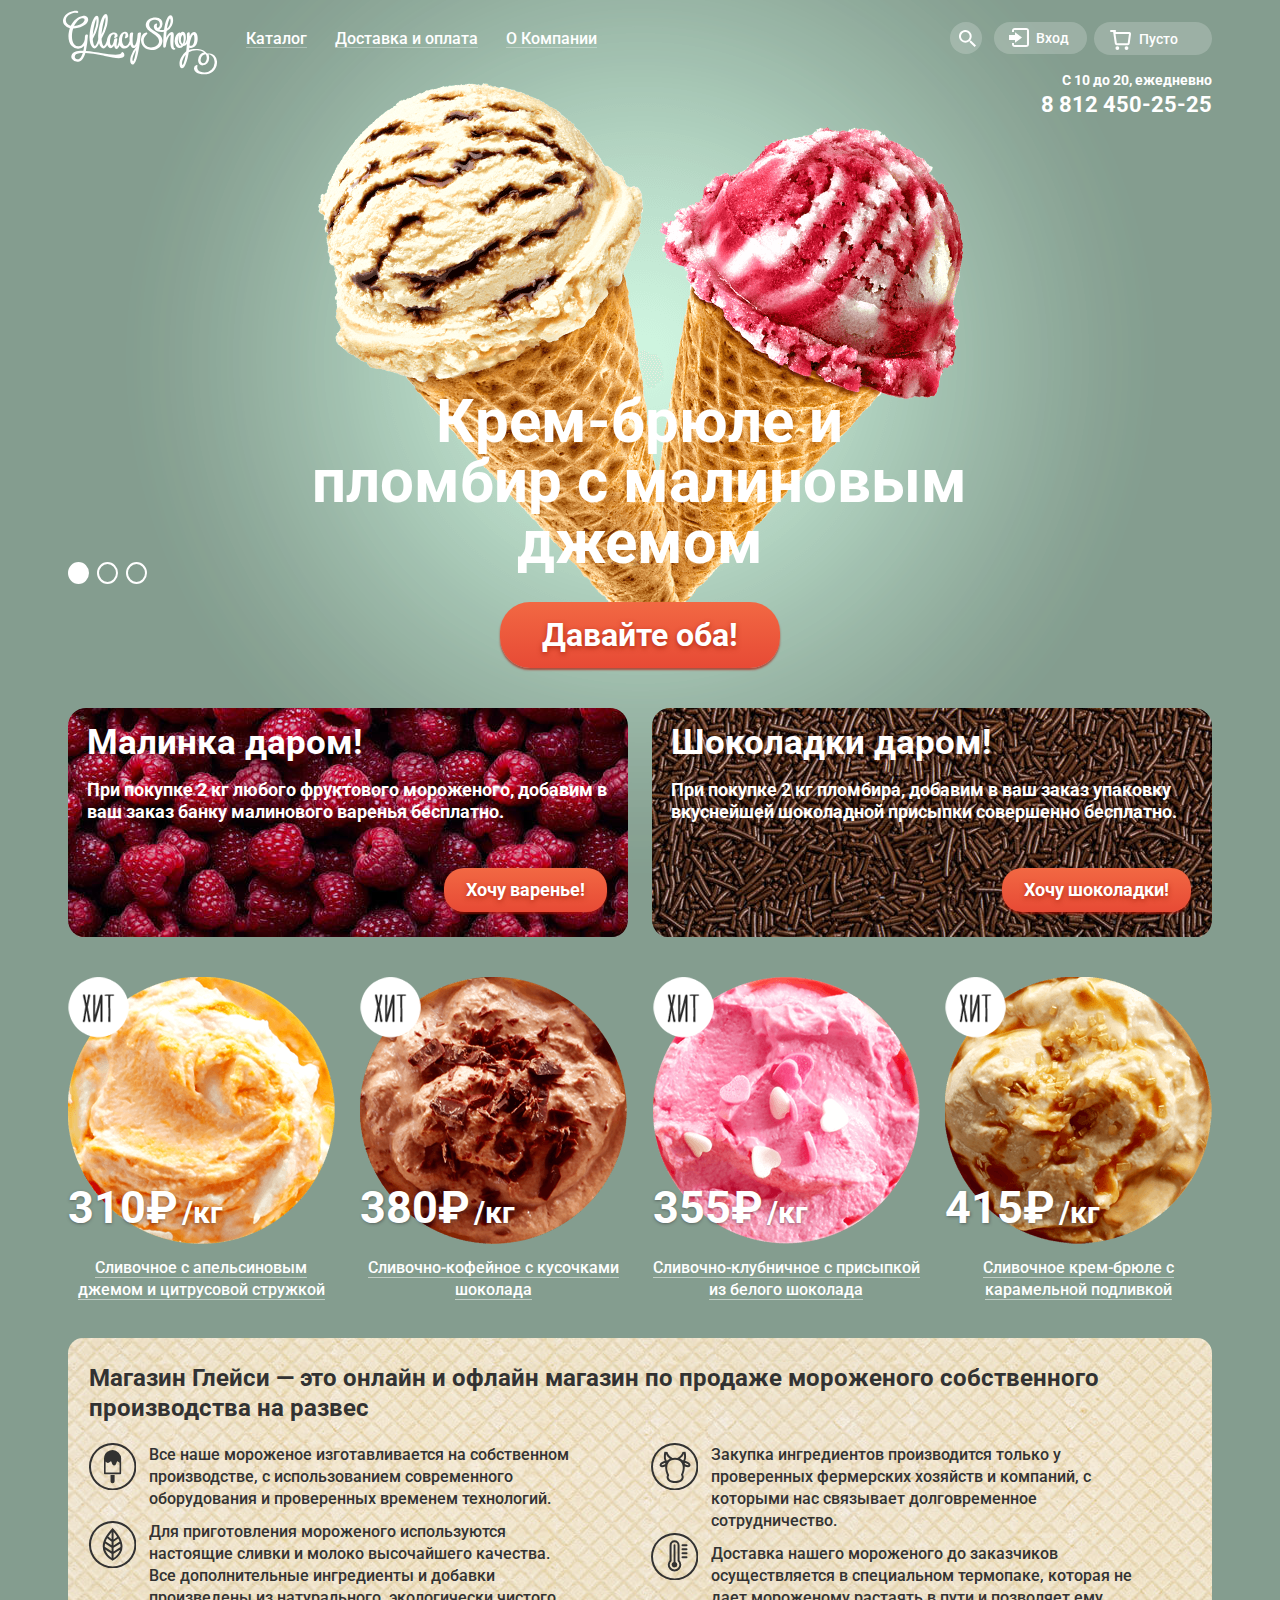
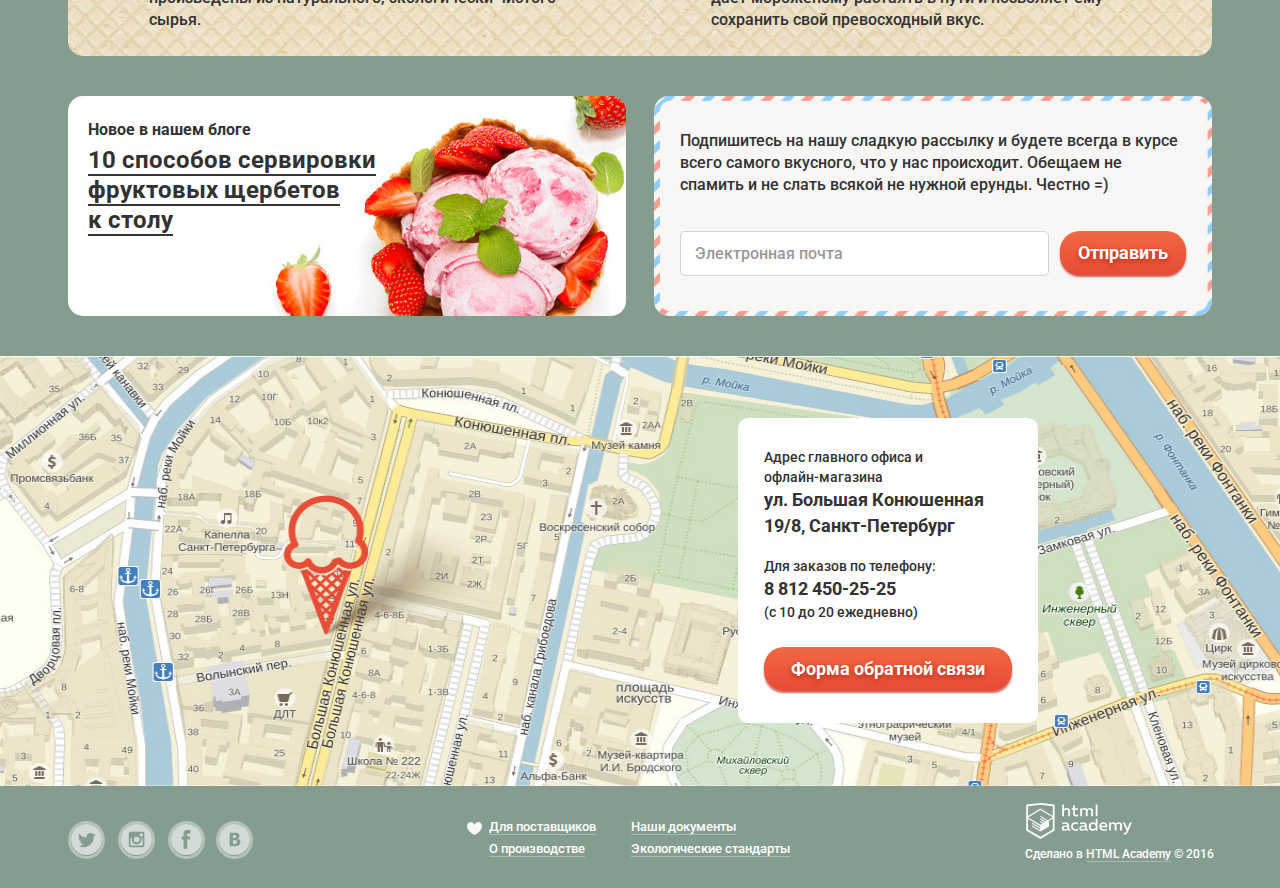
==== commit 580a26ec: "fix" ====
--- a/index.html
+++ b/index.html
@@ -41,7 +41,10 @@
                   <div class="popup-wrapper">
                     <div class="popup-search">
                       <form action="echo.htmlacademy.ru" method="post">
-                        <input class="search" type="search" placeholder="Что ищем?">
+                        <div class="inner-wrapper">
+                          <input class="search" id="search" type="search" placeholder="Что ищем?">
+                          <label class="input-text" for="search">Что ищем?</label>
+                        </div>
                         <input class="search-submit" type="submit">
                       </form>
                     </div>
@@ -52,8 +55,14 @@
                   <div class="popup-wrapper">
                     <div class="popup-login">
                       <form action="echo.htmlacademy.ru" method="post">
-                        <input class="login-mail" type="text" name="mail" placeholder="Электронная почта">
-                        <input class="login-password" type="password" name="password" placeholder="Пароль">
+                        <div class="inner-wrapper">
+                          <input class="login-mail" id="login" type="text" name="mail" placeholder="Электронная почта">
+                          <label for="login" class="input-text">Электронная почта</label>
+                        </div>
+                        <div class="inner-wrapper">
+                          <input class="login-password" id="password" type="password" name="password" placeholder="Пароль">
+                          <label for="password" class="input-text">Пароль</label>
+                        </div>
                         <div class="login-navigation clearfix">
                           <a class="login-btn btn" href="#">Войти</a>
                           <div class="col">
@@ -160,30 +169,18 @@
                   по продаже мороженого собственного производства на развес</h2>
               <div class="row clearfix">
                 <div class="left-column left clearfix">
-                  <div class="features-item clearfix">
-                    <img class="features-icon" src="img/features-icon-1.svg" width="47" height="47" alt="icon">
-                    <p>Все наше мороженое изготавливается на собственном производстве,
-                    с использованием современного оборудования
-                    и проверенных временем технологий.</p>
-                  </div>
-                  <div class="features-item clearfix">
-                    <img class="features-icon" src="img/features-icon-2.svg" width="47" height="47" alt="icon">
-                    <p class="features-text">Для приготовления мороженого используются настоящие сливки и молоко высочайшего качества.
-                      Все дополнительные ингредиенты и добавки произведены из натурального,
-                      экологически чистого сырья. </p>
-                  </div>
+                  <p class="features-text">Все наше мороженое изготавливается на собственном производстве,
+                  с использованием современного оборудования
+                  и проверенных временем технологий.</p>
+                  <p class="features-text">Для приготовления мороженого используются настоящие сливки и молоко высочайшего качества.
+                  Все дополнительные ингредиенты и добавки произведены из натурального,
+                  экологически чистого сырья. </p>
                 </div>
                 <div class="right-column right clearfix">
-                  <div class="features-item clearfix">
-                    <img class="features-icon" src="img/features-icon-3.svg" width="47" height="47" alt="icon">
-                    <p>Закупка ингредиентов  производится только у проверенных фермерских хозяйств и компаний,
-                    с которыми нас связывает долговременное сотрудничество.</p>
-                  </div>
-                  <div class="features-item clearfix">
-                    <img class="features-icon" src="img/features-icon-4.svg" width="47" height="47" alt="icon">
-                    <p class="features-text">Доставка нашего мороженого до заказчиков осуществляется в специальном термопаке,
-                    которая не дает мороженому растаять в пути и позволяет ему сохранить свой превосходный вкус.</p>
-                  </div>
+                  <p class="features-text">Закупка ингредиентов  производится только у проверенных фермерских хозяйств и компаний,
+                  с которыми нас связывает долговременное сотрудничество.</p>
+                  <p class="features-text">Доставка нашего мороженого до заказчиков осуществляется в специальном термопаке,
+                  которая не дает мороженому растаять в пути и позволяет ему сохранить свой превосходный вкус.</p>
                 </div>
               </div>
             </div>
@@ -198,7 +195,10 @@
                 что у нас происходит.
                 Обещаем не спамить и не слать всякой не нужной ерунды. Честно =) </p>
                 <form class="newsletter clearfix" action="https://echo.htmlacademy.ru" method="post">
-                  <input class="email-user" type="text" placeholder="Электронная почта">
+                  <div class="inner-wrapper">
+                    <input class="email-user" id="email" type="text" placeholder="Электронная почта">
+                    <label for="email" class="input-text">Электронная почта</label>
+                  </div>
                   <button class="btn" type="submit">Отправить</button>
                 </form>
               </div>
@@ -262,7 +262,10 @@
             <input class="popup-mail" id="popup-mail" type="text" name="mail" placeholder="Ваша почта для ответа?" required>
             <label for="popup-mail" class="input-text">Ваша почта для ответа?</label>
           </div>
-          <textarea class="popup-area" placeholder="Напишите что-нибудь.." required></textarea>
+          <div class="form-wrapper">
+            <textarea class="popup-area" id="area" placeholder="Напишите что-нибудь.." required></textarea>
+            <label for="area" class="input-text">Напишите что-нибудь..</label>
+          </div>
           <button class="popup-btn btn" type="submit">Отправить</button>
           <button class="popup-form-close" type="button"></button>
         </form>
--- a/css/style.css
+++ b/css/style.css
@@ -1,5 +1,6 @@
 /* Общие стили */
 body {
+  min-width: 900px;
   color: #fff;
   font-family: "Roboto", "Arial", sans-serif;
   font-size: 16px;
@@ -33,14 +34,17 @@
   background-image: url("bg-slide-3");
 }
 
+body>.inner-page {
+  background-color: #849d8f;
+}
+
 .wrapper-outer.inner-page {
-  background: #849d8f url("../img/inner-page-bg.png") repeat-x;
+  background-image: linear-gradient(to bottom,rgba(255,255,255,.2),transparent);
 }
 
 .wrapper {
   position: relative;
   max-width: 1200px;
-  min-width: 900px;
   margin: 0 auto;
 }
 
@@ -293,9 +297,22 @@
   border: none;
 }
 
+.menu-item::after {
+  content: "";
+  display: block;
+  width: 100%;
+  height: 1px;
+  background-color: rgba(255,255,255,.3);
+}
+
+.menu-item.active::after {
+  display: none;
+}
+
 .menu-box-item:hover .menu-item,
 .menu-box-item .menu-item:active {
-  color: #000;
+  color: #333333;
+  font-weight: 700;
   text-decoration: none;
   background-color: #fff;
   border-radius: 15px;
@@ -347,7 +364,8 @@
   cursor: pointer;
 }
 
-.item-border {
+.item-border.inner-item {
+  font-weight: 700;
   border-top-left-radius: 15px;
   border-top-right-radius: 15px;
 }
@@ -452,12 +470,77 @@
   height: 42px;
   box-sizing: border-box;
   padding: 0 13px;
-  border: 2px solid #d3d3d2;
-  border-radius: 5px;
-  color: #999999;
+  color: #323232;
   font: inherit;
   font-size: 14px;
+  font-weight: 700;
+  border: 1px solid #d3d3d2;
+  border-radius: 5px;
   outline: none;
+}
+
+.login-mail:hover, .login-password:hover {
+  border: 2px solid rgba(154, 154, 154, 0.52);
+  padding: 19px 11px;
+}
+
+.login-mail:focus, .login-password:focus {
+  border: 2px solid #8fbdec;
+  padding: 19px 11px;
+}
+
+.search:focus {
+  height: 40px;
+  border: 2px solid #8fbdec;
+}
+
+.inner-wrapper {
+  position: relative;
+}
+
+input::-webkit-input-placeholder {
+  color: #999999;
+  font-weight: 500;
+}
+input::-moz-placeholder {
+  color: #999999;
+  font-weight: 500;
+}
+input:-moz-placeholder {
+  color: #999999;
+  font-weight: 500;
+}
+input:-ms-input-placeholder {
+  color: #999999;
+  font-weight: 500;
+}
+
+input:focus::-webkit-input-placeholder {color:#fff;}
+input:focus::-moz-placeholder          {color:#fff;}
+input:focus:-moz-placeholder           {color:#fff;}
+input:focus:-ms-input-placeholder      {color:#fff;}
+
+textarea:focus::-webkit-input-placeholder {color:#fff;}
+textarea:focus::-moz-placeholder          {color:#fff;}
+textarea:focus:-moz-placeholder           {color:#fff;}
+textarea:focus:-ms-input-placeholder      {color:#fff;}
+
+.popup-search .input-text,
+.popup-login .input-text,
+.newsletter .input-text {
+  position: absolute;
+  top: -20px;
+  left: 10px;
+  display: none;
+  color: #5b9ddf;
+  font-size: 11px;
+}
+
+.search:focus + .input-text,
+.login-mail:focus + .input-text,
+.login-password:focus + .input-text,
+.email-user:focus + .input-text {
+  display: block;
 }
 
 .popup-search .search-submit {
@@ -952,27 +1035,43 @@
 
 .features .left-column,
 .features .right-column {
-  width: 48.6%;
-}
-
-.features-icon {
-  float: left;
-}
-
-.features-item {
-  width: 100%;
-}
-
-.features-icon {
-  max-width: 100%;
-  height: auto;
-}
-
-.features-item p {
-  float: right;
+  position: relative;
+  width: 43.6%;
+  padding-left: 60px;
+}
+
+.features-text {
   width: 89.6%;
   margin-top: 11px;
   margin-bottom: 11px;
+}
+
+.features-text::before {
+  top: 10px;
+  left: 0;
+  position: absolute;
+  content: "";
+  display: block;
+  width: 47px;
+  height: 47px;
+}
+
+.left-column .features-text:first-child::before {
+  background: url("../img/features-icon-1.svg") no-repeat;
+}
+
+.left-column .features-text:last-child::before {
+  top: 88px;
+  background: url("../img/features-icon-2.svg") no-repeat;
+}
+
+.right-column .features-text:first-child::before {
+  background: url("../img/features-icon-3.svg") no-repeat;
+}
+
+.right-column .features-text:last-child::before {
+  top: 100px;
+  background: url("../img/features-icon-4.svg") no-repeat;
 }
 
 .promo-block-newslatter,
@@ -1007,7 +1106,7 @@
   font-size: 24px;
   line-height: 30px;
   font-weight: 700;
-  border-bottom: 2px solid #b2b2b2;
+  border-bottom: 2px solid #353535;
 }
 
 .news-text:hover {
@@ -1019,6 +1118,7 @@
   margin-right: 0;
   padding: 34px 26px;
   background: url("../img/newsletter-bg.jpg") no-repeat;
+  background-size: 100% 100%;
 }
 
 .newslatter-text {
@@ -1030,8 +1130,19 @@
   float: left;
   width: 67%;
   padding: 12px 14px;
+  font-weight: 700;
   border: 1px solid #d3d3d2;
   border-radius: 5px;
+}
+
+.email-user:hover {
+  border: 2px solid rgba(154, 154, 154, 0.52);
+  padding: 11px 13px;
+}
+
+.email-user:focus {
+  border: 2px solid #8fbdec;
+  padding: 11px 13px;
 }
 
 .promo-block-newslatter .btn {
@@ -1238,7 +1349,7 @@
 }
 
 .catalog-sort {
-  width: 862px;
+  max-width: 860px;
   margin-bottom: 33px;
 }
 
@@ -1684,6 +1795,7 @@
   padding: 14px 14px;
   margin-bottom: 20px;
   color: #323232;
+  font-weight: 700;
   background-color: #fff;
   border: 1px solid rgba(178, 178, 178, 0.52);
   border-radius: 5px;
@@ -1694,15 +1806,10 @@
   padding: 13px 13px;
 }
 
-.popup-name:focus::-webkit-input-placeholder {color:#fff;}
-.popup-name:focus::-moz-placeholder          {color:#fff;}/* Firefox 19+ */
-.popup-name:focus:-moz-placeholder           {color:#fff;}/* Firefox 18- */
-.popup-name:focus:-ms-input-placeholder      {color:#fff;}
-
-.popup-mail:focus::-webkit-input-placeholder {color:#fff;}
-.popup-mail:focus::-moz-placeholder          {color:#fff;}/* Firefox 19+ */
-.popup-mail:focus:-moz-placeholder           {color:#fff;}/* Firefox 18- */
-.popup-mail:focus:-ms-input-placeholder      {color:#fff;}
+.popup-name:focus, .popup-mail:focus {
+  border: 2px solid #8fbdec;
+  padding: 13px 13px;
+}
 
 .popup-form .form-wrapper {
   position: relative;
@@ -1718,7 +1825,8 @@
 }
 
 .popup-name:focus + .input-text,
-.popup-mail:focus + .input-text {
+.popup-mail:focus + .input-text,
+.popup-area:focus + .input-text {
   display: block;
 }
 
@@ -1729,13 +1837,37 @@
   margin-bottom: 20px;
   padding: 10px 14px;
   color: #323232;
+  font-weight: 700;
   background-color: #fff;
   border: 1px solid rgba(178, 178, 178, 0.52);
   border-radius: 5px;
+  outline: none;
+}
+
+textarea::-webkit-input-placeholder {
+  color: #999999;
+  font-weight: 500;
+}
+textarea::-moz-placeholder {
+  color: #999999;
+  font-weight: 500;
+}
+textarea:-moz-placeholder {
+  color: #999999;
+  font-weight: 500;
+}
+textarea:-ms-input-placeholder {
+  color: #999999;
+  font-weight: 500;
 }
 
 .popup-area:hover {
   border: 2px solid rgba(154, 154, 154, 0.52);
+  padding: 9px 13px;
+}
+
+.popup-area:focus {
+  border: 2px solid #8fbdec;
   padding: 9px 13px;
 }
 
@@ -1811,10 +1943,13 @@
     padding: 10px 11px;
   }
   .item-row { margin-bottom: 31px;}
-  .footer-social { margin-right: 6.6%;}
+  .footer-social {
+    width: 23.6%;
+     margin-right: 6.6%;
+   }
   .footer-copyright {
     margin-top: 19px;
-    width: 22%;
+    width: 23%;
   }
   .features-item p {
     width: 86.6%;
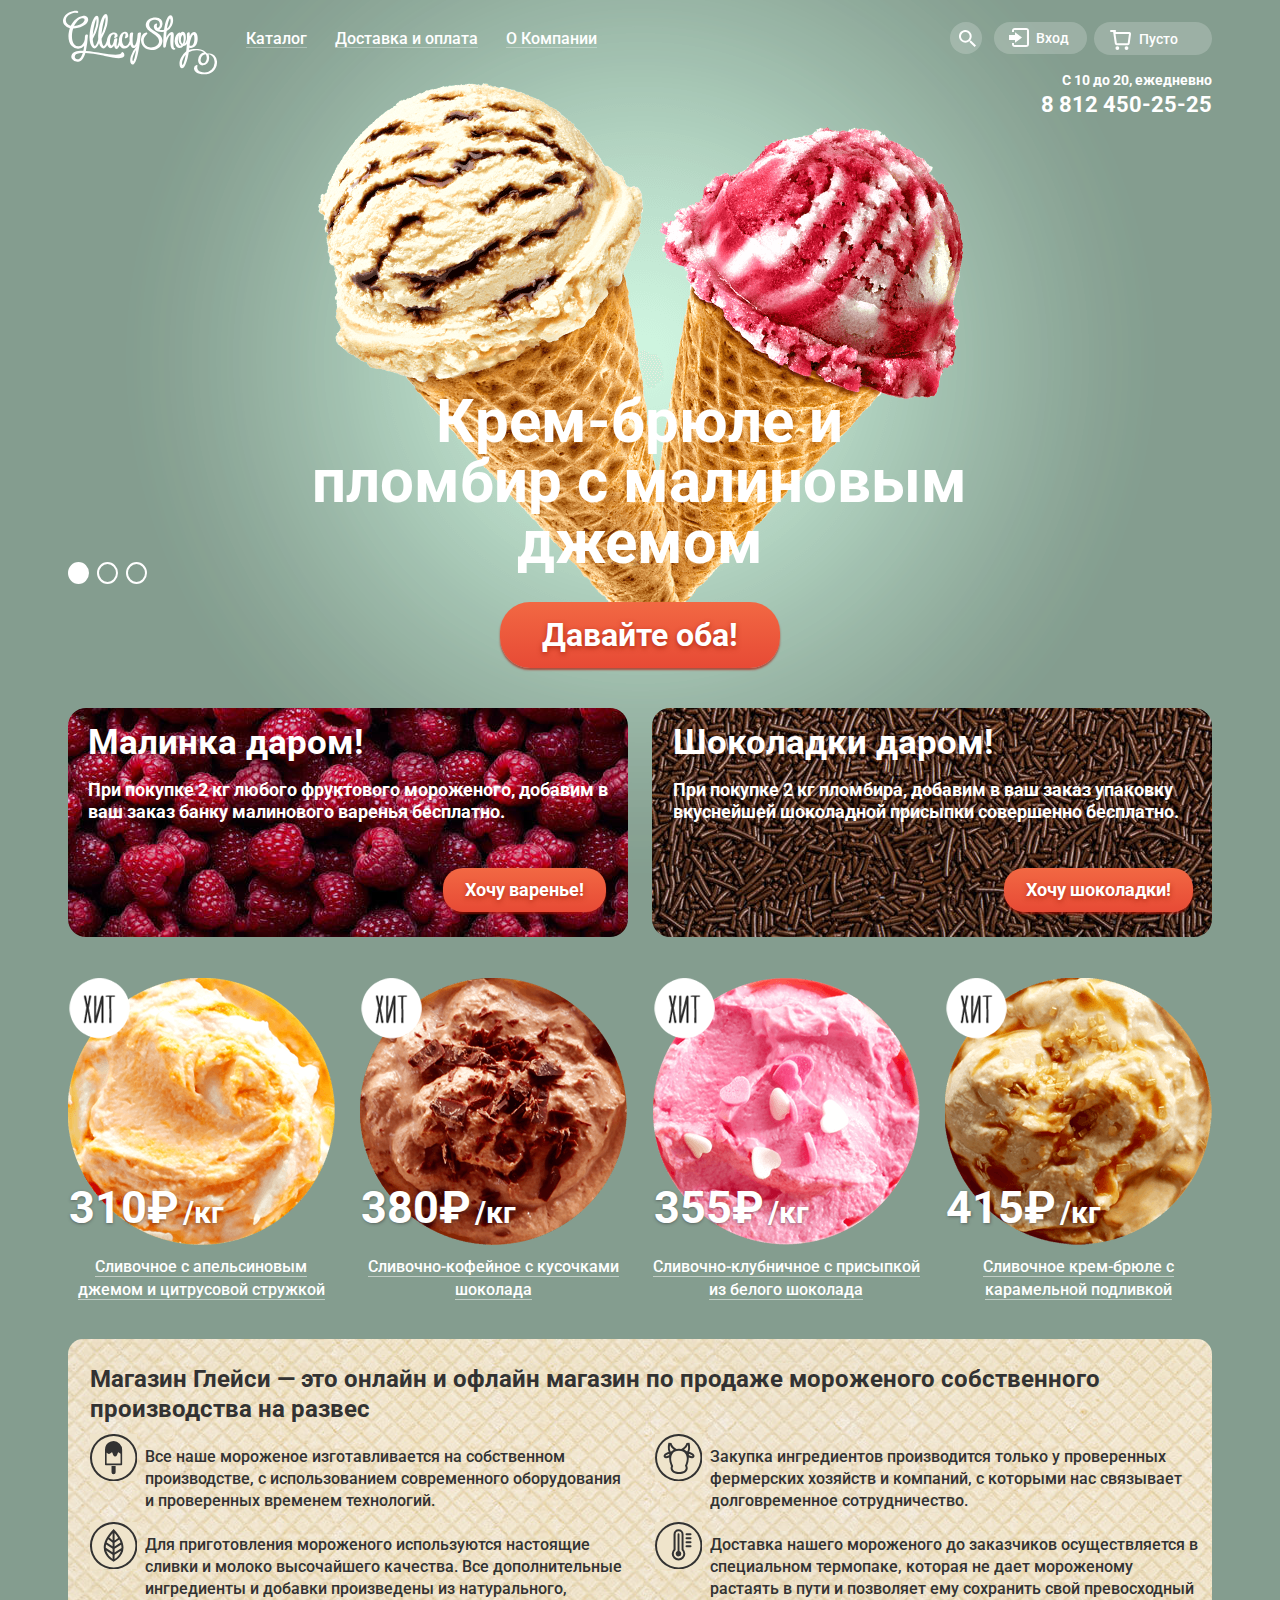
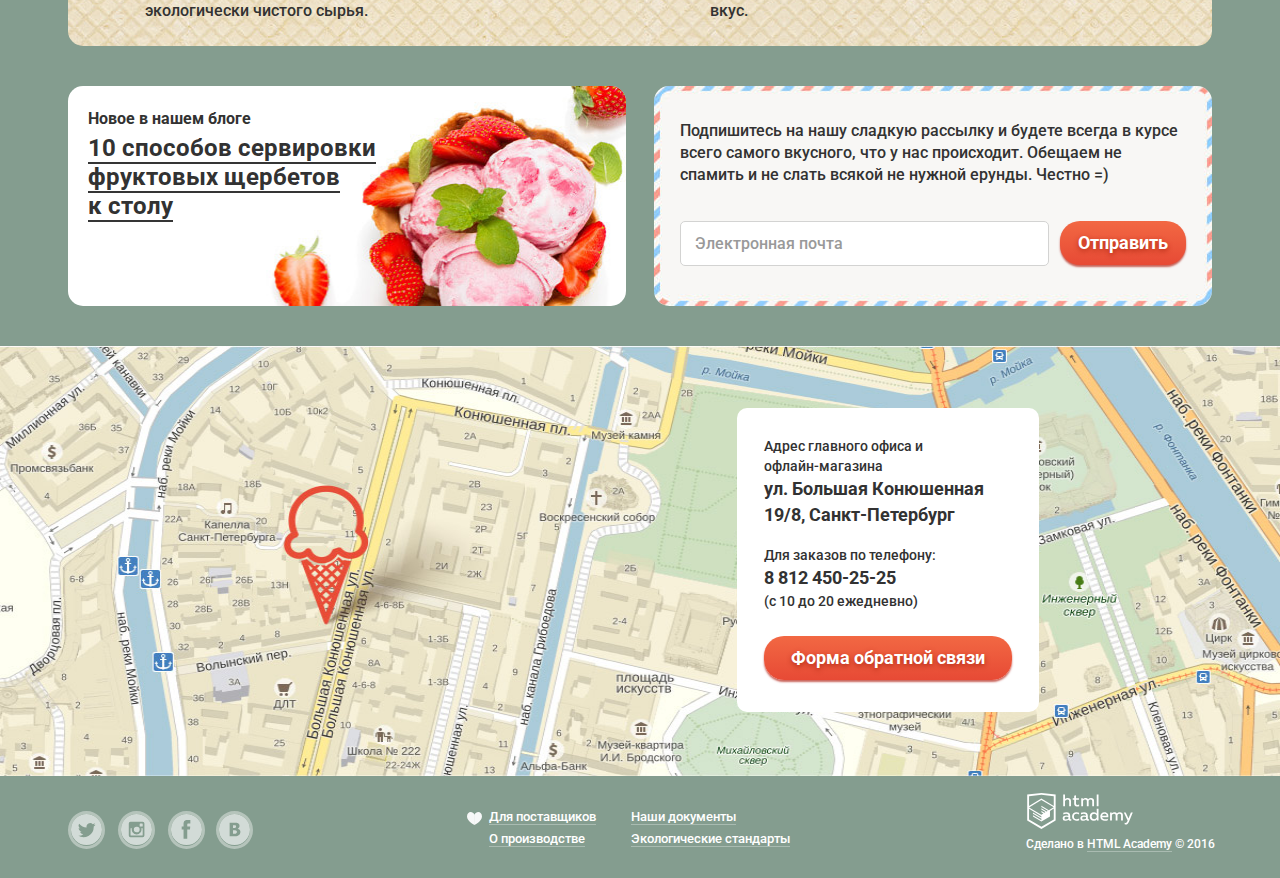
==== commit 48aca62d: "fix" ====
--- a/index.html
+++ b/index.html
@@ -5,7 +5,7 @@
     <title>HTML Academy: Глейси</title>
     <link href='https://fonts.googleapis.com/css?family=Roboto:400,700&subset=latin,cyrillic' rel='stylesheet' type='text/css'>
     <link href="css/normalize.css" rel="stylesheet">
-    <link href="css/style.css" rel="stylesheet">
+    <link href="css/style.min.css" rel="stylesheet">
     <meta name="viewport" content="width=device-width, initial-scale=1.0/">
   </head>
   <body>
@@ -124,43 +124,35 @@
             </div>
             <div class="row catalog-row clearfix">
               <div class="catalog-item hit">
-                <div class="item-hover">
-                  <figure>
-                    <img src="img/index-img-1.png" width="267" height="267" alt="Мороженое">
-                    <figcaption>Сливочное с апельсиновым джемом и цитрусовой стружкой</figcaption>
-                  </figure>
-                  <a class="item-hover-btn btn" href="#">Быстрый просмотр</a>
-                </div>
+                <figure>
+                  <img src="img/index-img-1.png" width="267" height="267" alt="Мороженое">
+                  <figcaption>Сливочное с апельсиновым джемом и цитрусовой стружкой</figcaption>
+                </figure>
+                <a class="item-hover-btn btn" href="#">Быстрый просмотр</a>
                 <div class="item-price">310&#8381;<span>/кг</span></div>
               </div>
               <div class="catalog-item hit">
-                <div class="item-hover">
-                  <figure>
-                    <img src="img/index-img-2.png" width="267" height="267" alt="Мороженое">
-                    <figcaption>Сливочно-кофейное с кусочками шоколада</figcaption>
-                  </figure>
-                  <a class="item-hover-btn btn" href="#">Быстрый просмотр</a>
-                </div>
+                <figure>
+                  <img src="img/index-img-2.png" width="267" height="267" alt="Мороженое">
+                  <figcaption>Сливочно-кофейное с кусочками шоколада</figcaption>
+                </figure>
+                <a class="item-hover-btn btn" href="#">Быстрый просмотр</a>
                 <div class="item-price">380&#8381;<span>/кг</span></div>
               </div>
               <div class="catalog-item hit">
-                <div class="item-hover">
-                  <figure>
-                    <img src="img/index-img-3.png" width="267" height="267" alt="Мороженое">
-                    <figcaption>Сливочно-клубничное с присыпкой из белого шоколада</figcaption>
-                  </figure>
-                  <a class="item-hover-btn btn" href="#">Быстрый просмотр</a>
-                </div>
+                <figure>
+                  <img src="img/index-img-3.png" width="267" height="267" alt="Мороженое">
+                  <figcaption>Сливочно-клубничное с присыпкой из белого шоколада</figcaption>
+                </figure>
+                <a class="item-hover-btn btn" href="#">Быстрый просмотр</a>
                 <div class="item-price">355&#8381;<span>/кг</span></div>
               </div>
               <div class="catalog-item hit">
-                <div class="item-hover">
-                  <figure>
-                    <img src="img/index-img-4.png" width="267" height="267" alt="Мороженое">
-                    <figcaption>Сливочное крем-брюле с карамельной подливкой</figcaption>
-                  </figure>
-                  <a class="item-hover-btn btn" href="#">Быстрый просмотр</a>
-                </div>
+                <figure>
+                  <img src="img/index-img-4.png" width="267" height="267" alt="Мороженое">
+                  <figcaption>Сливочное крем-брюле с карамельной подливкой</figcaption>
+                </figure>
+                <a class="item-hover-btn btn" href="#">Быстрый просмотр</a>
                 <div class="item-price">415&#8381;<span>/кг</span></div>
               </div>
             </div>
@@ -168,7 +160,7 @@
               <h2 class="features-title">Магазин Глейси  — это онлайн и офлайн магазин
                   по продаже мороженого собственного производства на развес</h2>
               <div class="row clearfix">
-                <div class="left-column left clearfix">
+                <div class="left-column left">
                   <p class="features-text">Все наше мороженое изготавливается на собственном производстве,
                   с использованием современного оборудования
                   и проверенных временем технологий.</p>
@@ -176,7 +168,7 @@
                   Все дополнительные ингредиенты и добавки произведены из натурального,
                   экологически чистого сырья. </p>
                 </div>
-                <div class="right-column right clearfix">
+                <div class="right-column right">
                   <p class="features-text">Закупка ингредиентов  производится только у проверенных фермерских хозяйств и компаний,
                   с которыми нас связывает долговременное сотрудничество.</p>
                   <p class="features-text">Доставка нашего мороженого до заказчиков осуществляется в специальном термопаке,
@@ -220,7 +212,7 @@
                 <span class="contacts-content">8 812 450-25-25</span><br>
                 (с 10 до 20 ежедневно)
               </p>
-          <a class="btn map-btn" href="#">Форма обратной связи</a>
+          <a class="btn map-btn" href="form.html">Форма обратной связи</a>
           </div>
         </div>
       </div>
--- a/css/style.min.css
+++ b/css/style.min.css
@@ -0,0 +1 @@
+body{min-width:900px;color:#fff;font-family:"Roboto","Arial",sans-serif;font-size:16px;line-height:22px;font-weight:500;background-color:gray}.clearfix:after{content:"";display:table;clear:both}.wrapper-outer{position:relative;width:100%}.wrapper-outer:after,.wrapper-outer:before{content:"";visibility:hidden;background-color:#e9ae60;background-image:url(bg-slide-2)}.wrapper-outer:after{background-image:url(bg-slide-3)}body>.inner-page{background-color:#849d8f}.wrapper-outer.inner-page{background-image:-webkit-linear-gradient(top,rgba(255,255,255,.2),transparent);background-image:linear-gradient(to bottom,rgba(255,255,255,.2),transparent)}.wrapper{position:relative;max-width:1200px;margin:0 auto}.container{width:95.4%;padding:0 2.3%}main .container{position:relative;z-index:20}.left{float:left}.right{float:right}.btn{display:block;padding:12px 40px;font-family:"Roboto","Arial",sans-serif;color:#fff;font-weight:700;text-decoration:none;text-align:center;border:none;border-radius:20px;background-image:-webkit-linear-gradient(bottom,#e74a35 0%,#f26843 100%);background-image:linear-gradient(to top,#e74a35 0%,#f26843 100%);box-shadow:0 2px 2px rgba(172,16,0,.64);text-shadow:0 2px 5px rgba(160,32,11,.76)}.btn:hover{color:#fff;background-image:-webkit-linear-gradient(bottom,#ec6e5d 0%,#f58669 100%);background-image:linear-gradient(to top,#ec6e5d 0%,#f58669 100%);box-shadow:0 2px 2px #ac1000}.btn:active{color:#fff;background-color:linear-gradient(to top,#e1613e 0%,#d74531 100%);box-shadow:inset 0 2px 2px #942718}.btn,a,h2{font-size:16px}a{color:#fff;font-family:"Roboto","Arial",sans-serif;font-weight:500;text-decoration:none;border-bottom:1px solid #a9bbb1}a:active,a:hover{color:#ffbc9e;border-color:#a7a294}figure{margin:0;padding:0}h1{font-size:35px;line-height:41px}h2{line-height:22px}.btn,input,select{outline:none}.slider{position:relative;width:100%;max-width:1146px;margin-bottom:40px}#btn-1:checked~.wrapper-outer{background-color:#849d8f}#btn-2:checked~.wrapper-outer{background-color:#8996a6}#btn-3:checked~.wrapper-outer{background-color:#9d8b84}#btn-1:checked~.wrapper-outer{background:#849d8f url(../img/bg-slide-1.png) no-repeat center top}#btn-2:checked~.wrapper-outer{background:#8996a6 url(../img/bg-slide-2.png) no-repeat center top}#btn-3:checked~.wrapper-outer{background:#9d8b84 url(../img/bg-slide-3.png) no-repeat center top}#btn-1:checked~.wrapper-outer .btn-1,#btn-2:checked~.wrapper-outer .btn-2,#btn-3:checked~.wrapper-outer .btn-3{background-color:#fff}#btn-1:checked~.wrapper-outer .slider-1,#btn-2:checked~.wrapper-outer .slider-2,#btn-3:checked~.wrapper-outer .slider-3{display:block}.slider-1,.slider-2,.slider-3{display:none}.slide-title{display:block;width:650px;margin:0 auto 29px;font-size:60px;line-height:60.35px;font-weight:700;text-align:center}.slider-1 .slide-title{width:670px}.slider .btn{width:200px;margin:0 auto;padding:11px 40px;font-size:32px;line-height:44px;font-weight:700;border-radius:30px}.menu-item.active::after,.slider-radio{display:none}.slider-buttons{position:absolute;top:170px}.bg-btn{float:left;width:17px;height:18px;margin-right:8px;border:2px solid #fff;border-radius:50%;cursor:pointer}.main-header{position:relative;width:100%;margin-bottom:275px}.main-page .main-header{z-index:30}.inner-page .main-header{margin-bottom:-22px}.main-logo{float:left;width:160px;height:66px;margin-left:-5px;margin-right:10px;padding-top:10px}.catalog-item:hover figcaption,.main-logo a{border:none}.main-menu-box{position:relative;float:left;padding-top:24px}.main-menu-box ul{margin:0;padding:0;list-style:none}.menu-box-item{position:relative;float:left;margin-right:2px}.menu-box-item .menu-item{position:relative;display:block;padding:7px 13px;color:#fff;font-size:16px;text-decoration:none;line-height:16px;border:none}.menu-item::after{content:"";display:block;width:100%;height:1px;background-color:rgba(255,255,255,.3)}.menu-box-item .menu-item:active,.menu-box-item:hover .menu-item{color:#333;font-weight:700;text-decoration:none;background-color:#fff;border-radius:15px}.menu-box-item .menu-item:active{box-shadow:inset 0 2px 1px #696969}.menu-item.active{color:#fff;text-decoration:none;background-color:#d07058;border-radius:15px}.menu-box-item:hover .popup-wrapper{display:block;left:-8px}.catalog-inner-menu{margin:0;padding:0;background-color:#fff;border-radius:15px;z-index:40}.popup-wrapper{display:none;padding-top:5px;position:absolute;top:30px;z-index:40}.inner-item,.item-border{position:relative;display:block;padding:11px 50px 11px 20px;color:#323232;font-size:14px;line-height:16px;text-decoration:none;border:none;cursor:pointer}.item-border.inner-item{font-weight:700;border-top-left-radius:15px;border-top-right-radius:15px}.item-border::after{position:absolute;bottom:0;left:8px;content:"";display:block;width:128px;height:1px;background-color:#d1d0ce}.inner-menu-item:nth-child(3) .inner-item{padding:5px 50px 5px 20px}.inner-menu-item:nth-child(4) .inner-item{padding:10px 17px 8px 20px}.inner-menu-item:nth-child(5) .inner-item{padding:6px 50px 13px 20px}.inner-menu-item:last-child .inner-item:hover{border-bottom-left-radius:15px;border-bottom-right-radius:15px}.inner-menu-item .inner-item:hover,.item-border:hover{color:#323232;background-color:#fbded7}.inner-menu-item .inner-item:active{background-color:#f6b5a5}.inner-item.active{color:#fff;background-color:#d07058}.users-container{float:right;padding-top:22px;text-align:right}.user-block{margin-bottom:14px}.user-search{position:relative;float:left;width:32px;margin-right:12px}.user-search-button{display:block;width:32px;height:32px;background:rgba(255,255,255,.2) url(../img/search-icon.svg) no-repeat 55% 50%;border-radius:50%;border:none}.user-search:hover .user-search-button{background:#fff url(../img/search-icon-hover.svg) no-repeat 55% 50%}.popup-search{width:310px;height:49px;padding:18px 15px;background-color:#f8f7f4;border-radius:5px;box-shadow:0 20px 20px rgba(0,0,0,.4)}.user-search .popup-wrapper{right:0}.user-search:hover .popup-wrapper{display:block}.search{width:281px;padding:0 13px}.login-mail,.login-password,.search{height:42px;box-sizing:border-box;color:#323232;font:inherit;font-size:14px;font-weight:700;border:1px solid #d3d3d2;border-radius:5px;outline:none}.login-mail:hover,.login-password:hover{border:2px solid rgba(154,154,154,.52);padding:19px 11px}.login-mail:focus,.login-password:focus{border:2px solid #8fbdec;padding:19px 11px}.search:focus{height:40px;border:2px solid #8fbdec}.inner-wrapper,.popup-form form{position:relative}input::-webkit-input-placeholder,textarea::-webkit-input-placeholder{color:#999;font-weight:500}input:-moz-placeholder,input::-moz-placeholder,textarea::-moz-placeholder{color:#999;font-weight:500}input:-ms-input-placeholder{color:#999;font-weight:500}input:focus::-webkit-input-placeholder,textarea:focus::-webkit-input-placeholder{color:#fff}input:focus:-moz-placeholder,input:focus::-moz-placeholder,textarea:focus:-moz-placeholder,textarea:focus::-moz-placeholder{color:#fff}input:focus:-ms-input-placeholder,textarea:focus:-ms-input-placeholder{color:#fff}.newsletter .input-text,.popup-login .input-text,.popup-search .input-text{position:absolute;top:-20px;left:10px;display:none;color:#5b9ddf;font-size:11px}.email-user:focus+.input-text,.login-mail:focus+.input-text,.login-password:focus+.input-text,.search:focus+.input-text{display:block}.popup-search .search-submit{display:none}.user-login{position:relative;float:left;width:93px;margin-right:7px}.user-login-button{position:relative;display:block;padding:5px 23px 5px 42px;color:#fff;font:inherit;font-size:14px;text-decoration:none;background-color:rgba(255,255,255,.2);border:none;border-radius:20px}.user-login:hover .user-login-button{color:#000;background-color:#fff}.user-login-button .active{color:#000;background-color:#323232}.user-login-button::before{position:absolute;top:6px;left:15px;content:"";display:block;width:22px;height:20px;background:url(../img/login-icon.svg) no-repeat}.user-login:hover .user-login-button::before{background:#fff url(../img/login-icon-hover.svg) no-repeat}.popup-login{display:block;width:243px;padding:19px 17px;background-color:#f8f7f4;border-radius:5px;box-shadow:0 20px 20px rgba(0,0,0,.4);z-index:50}.user-login:hover .popup-wrapper{display:block;top:32px;right:0}.login-mail,.login-password{width:240px;margin-bottom:20px;padding:20px 12px}.login-navigation .login-btn{float:left;padding:12px 25px;color:#fff;font-size:18px;font-weight:700}.login-navigation .col{float:right;width:119px;padding-top:1px;padding-right:5px;text-align:left;line-height:20px}.login-navigation a{display:inline;color:#323232;font-family:Roboto,Arial,sans-serif;font-size:13px;font-weight:500;text-align:left}.user-cart{position:relative;float:right;font-size:14px}.cart-empty{display:block;padding:6px 34px 5px 45px;background-color:rgba(255,255,255,.2);border-radius:20px}.cart-empty::before,.cart-full::before{position:absolute;top:8px;left:16px;content:"";display:block;width:23px;height:22px}.cart-empty::before{background:url(../img/cart-icon.svg) no-repeat}.cart-full{padding:6px 16px 4px 44px;color:#313131;font-size:14px;font-family:Roboto,Arial,sans-serif;font-weight:500;text-decoration:none;border-radius:20px;background-color:#fff;cursor:pointer}.cart-full::before{background:#fff url(../img/cart-full.png) no-repeat}.cart-full,.inner-page .cart-empty{display:none}.cart-add.active,.inner-page .cart-full,.popup-cart{display:block}.popup-cart{width:507px;padding:23px 17px 60px;color:#323232;font-size:13px;line-height:16px;background-color:#f8f7f4;border-radius:5px;box-shadow:0 20px 20px rgba(0,0,0,.4);z-index:50}.user-cart-button:hover .popup-wrapper{right:0;display:block}.cart-item{margin-bottom:23px}.cart-calculation,.cart-title,.total-cart-price{float:left;display:block;padding-top:6px}.cart-img,.item-del{float:left;display:block}.item-del{position:relative;left:-1px;width:10px;height:10px;padding:0;border:none;background-color:#f8f7f4;outline:none;cursor:pointer;margin-top:7px;margin-right:15px}.item-del::after,.item-del::before{position:absolute;content:"";display:block;height:1px;background-color:#7e7d7c;left:1px;width:13px;-webkit-transform:rotate(45deg);transform:rotate(45deg)}.item-del::before{-webkit-transform:rotate(-45deg);transform:rotate(-45deg)}.cart-img{margin-top:-3px;margin-right:14px;line-height:0}.cart-title{width:220px;margin-right:26px;text-align:left}.cart-calculation{margin-right:29px}.cart-price{color:#999}.total-box{margin-top:-7px;margin-bottom:16px;padding-top:15px;font-size:15px;font-weight:700;border-top:1px solid #cacac7}.total,.total-text{display:inline-block}.total{color:#000;font-size:15px;font-weight:700}.popup-cart .cart-btn{float:right;width:142px;padding:13px 12px;font-size:18px}.header-contacts{float:right;width:171px;font-size:14px;line-height:23px;font-weight:700}.header-contacts .tel{display:block;width:171px;margin-top:1px;font-size:22px;line-height:24px}.main-map iframe,.wrapper .row{width:100%}.promo-block{width:48.95%;box-sizing:border-box;padding:14px 20px 25px;border-radius:18px}.promo-block.left{background:#9a6089 url(../img/promo-bg-1.jpg)}.promo-block.right{padding-left:21px;background:#3b271b url(../img/promo-bg-2.jpg)}.promo-block.right .btn{margin-right:-1px}.promo-block:last-child{margin-right:0}.promo-title{margin:0 0 15px;font-size:35px;line-height:42px}.promo-text{margin-top:0;margin-bottom:45px;font-size:18px;font-weight:700;line-height:22px}.promo-block .btn{float:right;margin-right:2px;padding:11px 22px;font-size:18px;font-weight:700}.promo-block-row{margin-bottom:41px}.item-row{margin-bottom:32px}.catalog-content,.catalog-row{font-size:0}.catalog-item{position:relative;display:inline-block;vertical-align:top;width:23.33%;margin-right:2.225%;margin-bottom:33px;font-size:0}.catalog-item:nth-child(4n){margin-right:0}.catalog-item:hover::before{position:absolute;top:-7px;left:-10px;content:"";display:block;width:109%;height:123%;border-radius:5px;background-color:rgba(248,247,244,.3);box-shadow:0 20px 20px 0 rgba(0,0,0,.15);z-index:40}.catalog-item:last-child{margin-right:0}.catalog-item .item-hover-btn,.checkbox input,.radio input{display:none}.catalog-item:hover .item-hover-btn{position:absolute;display:block;width:170px;margin-top:3px;margin-left:33px;padding:10px 16px;color:#fff;font-size:18px;line-height:24px;font-weight:700;text-decoration:none;text-align:center;border-radius:20px;z-index:40}.catalog-item figure{max-width:267px;text-align:center}.catalog-item figcaption{display:inline;font-size:16px;line-height:14px;border-bottom:1px solid rgba(255,255,255,.5)}.catalog-item img{display:block;width:100%;height:auto;margin-bottom:15px}.catalog-item .catalog-img{margin-bottom:16px}.hit::after,.item-price{position:absolute;left:1px;z-index:50}.hit::after{content:"";display:block;width:61px;height:61px;background:url(../img/item-decor.png) no-repeat;top:0}.item-price{top:219px;font-size:45px;font-weight:700;text-shadow:.5px .9px 3px rgba(49,50,53,.5)}.inner-page .catalog-item:nth-child(3)>.item-price{left:5px}.inner-page .catalog-item:nth-child(4)>.item-price{left:8px}.item-price span{font-size:30px;margin-left:4px}.features{margin-bottom:40px;padding:11px 14px 14px 22px;color:#323232;background:#f2e8d3 url(../img/features-bg.jpg);border-radius:15px}.features-title{margin:14px 0 10px;font-size:24px;line-height:30px;font-weight:700}.features .left-column,.features .right-column{width:49%}.features-text{position:relative;margin:0;padding:12px 0 10px 55px}.features-text::before{top:0;left:0;position:absolute;content:"";display:block;width:47px;height:47px}.left-column .features-text:first-child::before{background:#efe4cb url(../img/features-icon-1.svg) no-repeat}.left-column .features-text:last-child::before{background:#efe4cb url(../img/features-icon-2.svg) no-repeat}.right-column .features-text:first-child::before{background:#efe4cb url(../img/features-icon-3.svg) no-repeat}.right-column .features-text:last-child::before{background:#efe4cb url(../img/features-icon-4.svg) no-repeat}.promo-block-news,.promo-block-newslatter{width:48.8%;box-sizing:border-box;min-height:220px;color:#323232;border-radius:15px}.promo-block-news{padding-top:22px;padding-left:20px;background:#fff url(../img/news-bg.jpg) no-repeat;background-position:102% 10%;background-size:cover}.promo-news{margin:0 0 4px;font-size:16px;line-height:22px}.promo-block-news p{margin:0 0 8px}.news-text{color:#323232;font-size:24px;line-height:29px;font-weight:700;border-bottom:2px solid #353535}.news-text:hover{color:#e84d37;border-bottom:1px solid #f9cdc4}.promo-block-newslatter{margin-right:0;padding:34px 26px;background:#f8f7f4 url(../img/newsletter-bg.jpg);background-size:100% 100%}.newslatter-text{margin-top:0;margin-bottom:35px}.email-user{float:left;width:67%;padding:12px 14px;font-weight:700;border:1px solid #d3d3d2;border-radius:5px}.email-user:hover{border:2px solid rgba(154,154,154,.52);padding:11px 13px}.email-user:focus{border:2px solid #8fbdec;padding:11px 13px}.promo-block-newslatter .btn{float:right;padding:11px 18px;font-size:18px;font-weight:700}.news-row{margin-bottom:40px}.main-map{position:relative;width:100%;height:430px;background:#ede6c9 url(../img/map.jpg) no-repeat;background-size:100% 430px}.map-information{position:absolute;right:18.8%;top:62px;padding:28px 27px 32px;color:#323232;font-size:14px;background-color:#fff;border-radius:10px}.map-information p{margin-top:0}.contact-text{width:180px;margin-bottom:25px;font-size:14px;line-height:20px}.contact-text.contact{width:245px;margin-bottom:17px}.contacts-content{font-size:18px;line-height:26px;font-weight:700}.main-map .btn{padding:11px 27px;font-size:18px}.main-footer{width:100%;padding-bottom:25px}.inner-page .border{border-top:1px solid #a9bbb1}.footer-social{float:left;width:23.22%;margin-top:35px;margin-right:11.7%}.footer-social .social{float:left;display:block;width:31px;height:32px;margin-right:13px;border:3px solid #c2cec7;border-radius:50%;opacity:.8}.social:hover{opacity:1}.social:active{box-shadow:inset 0 2px 1px #888}.twitter{background:url(../img/twitter-icon.svg) no-repeat}.instagram{background:url(../img/insta-icon.svg) no-repeat}.footer-social .fb{margin-right:11px;background:url(../img/fb-icon.svg) no-repeat}.vk{background:url(../img/vk-icon.svg) no-repeat}.footer-menu{float:left;margin-top:29px;font-weight:700}.footer-menu .left-column{width:115px;margin-right:27px;padding-left:22px}.footer-menu .right-column{width:170px}.footer-menu-item{position:relative;display:inline;color:#fff;font-size:13px;line-height:18px}.left-column .footer-menu-item:first-child::before{position:absolute;top:3px;left:-22px;content:"";display:block;width:17px;height:14px;background:url(../img/heart-icon.svg) no-repeat}.footer-copyright{float:right;width:16.26%;margin-top:17px}.footer-logo{margin:0 auto}.copyright-text{width:190px;margin:0;color:#fff;font-size:12px;line-height:18px}.copyright-text a{font-size:12px}.breadcrumbs{z-index:5}.breadcrumbs-item{position:relative;margin-right:17px;color:#fff;font-size:14px;line-height:16px;text-decoration:none}.breadcrumbs span{font-size:14px}.breadcrumbs-item::after{position:absolute;top:1px;right:-12px;content:"»";border:none}.catalog-main-title{margin-top:0;margin-bottom:27px;font-size:35px;line-height:41px}.catalog-sort{max-width:862px;margin-bottom:41px}.sort{float:left;width:195px;margin-right:14px}.sort-title{padding-left:17px;line-height:16px;margin-bottom:5px;font-size:14px}.sort select{padding:8px 15px 8px 11px;background-color:#a9bab0;border:none;border-radius:20px}.sort select:hover{color:#323232;background-color:#fff}.sort-range-filter{float:left;margin-right:14px;font-size:14px}.sort-price-controls{margin-top:-3px;margin-bottom:4px;padding-left:15px}.controls-max,.controls-min{float:left}.controls-min{margin-right:10px}.max-price,.min-price{width:30px;font-size:14px;background-color:#97aca1;border:none;outline:none}.min-price{margin-left:4px}.max-price,.min-price{margin-right:-3px}.filter-controls{position:relative;width:186px;height:4px;padding:15px 16px;background:#abbcb2;border-radius:15px}.filter-scale{position:relative;width:188px;height:4px;background:#d1d9d3}.scale-bar,.sort-toggle{position:absolute;left:14%;width:100px;height:4px;background:#f8f7f4}.sort-toggle{top:8px;left:5px;width:20px;height:20px;border-radius:50%;cursor:pointer}.sort-min-toggle{left:34px}.sort-max-toggle{left:132px}.radio-box{float:left}.radio-box-bg{padding:6px 15px;background:#abbcb2;border-radius:20px}.radio-box-title{margin-top:-4px;margin-bottom:5px;padding-left:17px;font-size:14px}.radio{position:relative;float:left;margin-right:18px;padding-left:32px;cursor:pointer}.checkbox:last-child,.radio:last-child{margin-right:0}.radio-indicator::after{position:absolute;top:5px;left:7px;content:"";display:none;width:10px;height:10px;background-color:#fff;border-radius:50%}.radio-indicator::before{position:absolute;left:2px;content:"";display:block;width:20px;height:20px;box-sizing:border-box;border:1px solid #fff;border-radius:50%}.checkbox-check:checked+.checkbox-indicator::before,.radio-check:checked+.radio-indicator::after{display:block}.sort-row-1{margin-bottom:16px}.check-box-title{margin-bottom:7px;padding-left:17px;font-size:14px;line-height:16px}.check-box-bg{padding:6px 15px;background:#abbcb2;border-radius:20px}.check-box{float:left;width:702px}.checkbox{position:relative;float:left;margin-right:24px;padding-left:31px;cursor:pointer}.checkbox-indicator::after{position:absolute;top:1px;left:-1px;content:"";display:block;width:20px;height:20px;box-sizing:border-box;border:1px solid #fff;border-radius:5px}.checkbox-indicator::before{position:absolute;top:7px;left:5px;content:"";display:none;width:8px;height:4px;border-left:2px solid #fff;border-bottom:2px solid #fff;-webkit-transform:rotate(-45deg);transform:rotate(-45deg)}.checkbox:hover .checkbox-indicator::after,.radio:hover .radio-indicator::before{border:2px solid #fff}.checkbox::before .checkbox-check:disabled{border:1px solid #fff}.checkbox-check:disabled+.checkbox-indicator::after,.checkbox-check:disabled+.checkbox-indicator::before,.radio-check:disabled+.radio-indicator::after,.radio-check:disabled+.radio-indicator::before{border-color:#f8f7f4;opacity:.4}.radio-check:disabled+.radio-indicator::after{background-color:#f8f7f4}.catalog-sort .sort-btn{float:right;width:145px;height:36px;box-sizing:border-box;padding:5px 25px;background-color:#9cb0a4;border:2px solid #fff;border-radius:20px;outline:none}.catalog-sort .sort-btn:hover{color:#323232;background-color:#fff;border:none}.catalog-sort .sort-btn:active{background-color:#ededed;border:none;box-shadow:inset 0 2px 1px #6c6d6c}.paginator{float:right;width:186px;margin-top:42px;margin-bottom:30px}.arrow{float:left;display:block;width:7px;height:7px;margin-top:8px;border:none}.arrow-left,.arrow-right{-webkit-transform:rotate(135deg);transform:rotate(135deg)}.arrow-left{margin-right:13px;border-right:2px solid #9db1a5;border-bottom:2px solid #9db1a5}.arrow-right{margin-left:14px;border-left:2px solid #fff;border-top:2px solid #fff}.paginator .active{float:left;display:block;padding:2px 8px;color:#7d7d7d;text-align:center;background-color:#fff;border-radius:50%}.paginator-item{float:left;display:block;padding:2px 10px;color:#fff;text-decoration:none;border:none}.paginator-item:hover{color:#fff;background-color:#9db1a5;border-radius:50%}.paginator-item:active{color:#323232;background-color:#fff;border-radius:50%}.popup-form{position:fixed;top:190px;left:35%;display:none;width:431px;padding:18px 24px;background-color:#f8f7f4;border-radius:10px;z-index:100}@-webkit-keyframes bounceInUp{0%,60%,75%,90%,to{-webkit-animation-timing-function:cubic-bezier(.215,.61,.355,1);animation-timing-function:cubic-bezier(.215,.61,.355,1)}0%{opacity:0;-webkit-transform:translate3d(0,3000px,0);transform:translate3d(0,3000px,0)}60%{opacity:1;-webkit-transform:translate3d(0,-20px,0);transform:translate3d(0,-20px,0)}75%{-webkit-transform:translate3d(0,10px,0);transform:translate3d(0,10px,0)}90%{-webkit-transform:translate3d(0,-5px,0);transform:translate3d(0,-5px,0)}to{-webkit-transform:translate3d(0,0,0);transform:translate3d(0,0,0)}}@keyframes bounceInUp{0%,60%,75%,90%,to{-webkit-animation-timing-function:cubic-bezier(.215,.61,.355,1);animation-timing-function:cubic-bezier(.215,.61,.355,1)}0%{opacity:0;-webkit-transform:translate3d(0,3000px,0);transform:translate3d(0,3000px,0)}60%{opacity:1;-webkit-transform:translate3d(0,-20px,0);transform:translate3d(0,-20px,0)}75%{-webkit-transform:translate3d(0,10px,0);transform:translate3d(0,10px,0)}90%{-webkit-transform:translate3d(0,-5px,0);transform:translate3d(0,-5px,0)}to{-webkit-transform:translate3d(0,0,0);transform:translate3d(0,0,0)}}.bounceInUp{-webkit-animation-name:bounceInUp;animation-name:bounceInUp}.popup-form-show{display:block;-webkit-animation:bounceInUp .6s;animation:bounceInUp .6s}.popup-form-title{margin:0 0 18px;color:#323232;font-size:24px;line-height:28px}.popup-mail,.popup-name{position:relative;display:block;width:267px;height:43px;box-sizing:border-box;padding:14px;margin-bottom:20px;color:#323232;font-weight:700;background-color:#fff;border:1px solid rgba(178,178,178,.52);border-radius:5px}.popup-mail:hover,.popup-name:hover{border:2px solid rgba(154,154,154,.52);padding:13px}.popup-mail:focus,.popup-name:focus{border:2px solid #8fbdec;padding:13px}.popup-form .form-wrapper{position:relative}.input-text{position:absolute;top:-20px;left:10px;display:none;color:#5b9ddf;font-size:11px}.popup-area:focus+.input-text,.popup-mail:focus+.input-text,.popup-name:focus+.input-text{display:block}.popup-form textarea{width:428px;height:155px;box-sizing:border-box;margin-bottom:20px;padding:10px 14px;color:#323232;font-weight:700;background-color:#fff;border:1px solid rgba(178,178,178,.52);border-radius:5px;outline:none}textarea:-moz-placeholder{color:#999;font-weight:500}textarea:-ms-input-placeholder{color:#999;font-weight:500}.popup-area:hover{border:2px solid rgba(154,154,154,.52);padding:9px 13px}.popup-area:focus{border:2px solid #8fbdec;padding:9px 13px}.popup-btn{float:right;margin-bottom:10px;padding:11px 24px;font-size:18px}.popup-form-close{position:absolute;top:-40px;right:0;width:20px;height:20px;border:none;background-color:#f8f7f4;outline:none}.popup-form-close::after,.popup-form-close::before{position:absolute;content:"";display:block;width:22px;height:2px;background-color:#131313}.popup-form-close::after{top:1px;-webkit-transform:rotate(45deg);transform:rotate(45deg)}.popup-form-close::before{top:1px;-webkit-transform:rotate(-45deg);transform:rotate(-45deg)}.modal-overlay{position:fixed;top:0;left:0;display:none;width:100%;height:100%;background-color:rgba(0,0,0,.5);z-index:90}.modal-overlay-show{display:block}@media screen and (max-width:1199px){.promo-block{padding:14px 18px 25px}.features-title{margin-top:12px}.promo-block.right .btn{margin-right:1px}.promo-block .btn{margin-right:5px}.promo-text{margin-bottom:23px}.catalog-sort{margin-bottom:39px}.catalog-item{margin-bottom:31px}.catalog-item:hover::before{height:126%}.catalog-item:hover .item-hover-btn{margin-top:7px;margin-left:4px;padding:10px 11px}.item-price{top:150px;left:-1px}.inner-page .catalog-item:nth-child(3)>.item-price,.inner-page .catalog-item:nth-child(4)>.item-price{left:0}.footer-social{width:23.6%;margin-right:6.3%}.footer-copyright{margin-top:19px;width:21.9%}.features{padding-top:11px;padding-left:19px}.right-column .features-text:first-child{margin-bottom:22px}.newslatter-text{margin-bottom:13px}.email-user{width:54%}.map-information{right:5%}.paginator{margin-top:65px}}
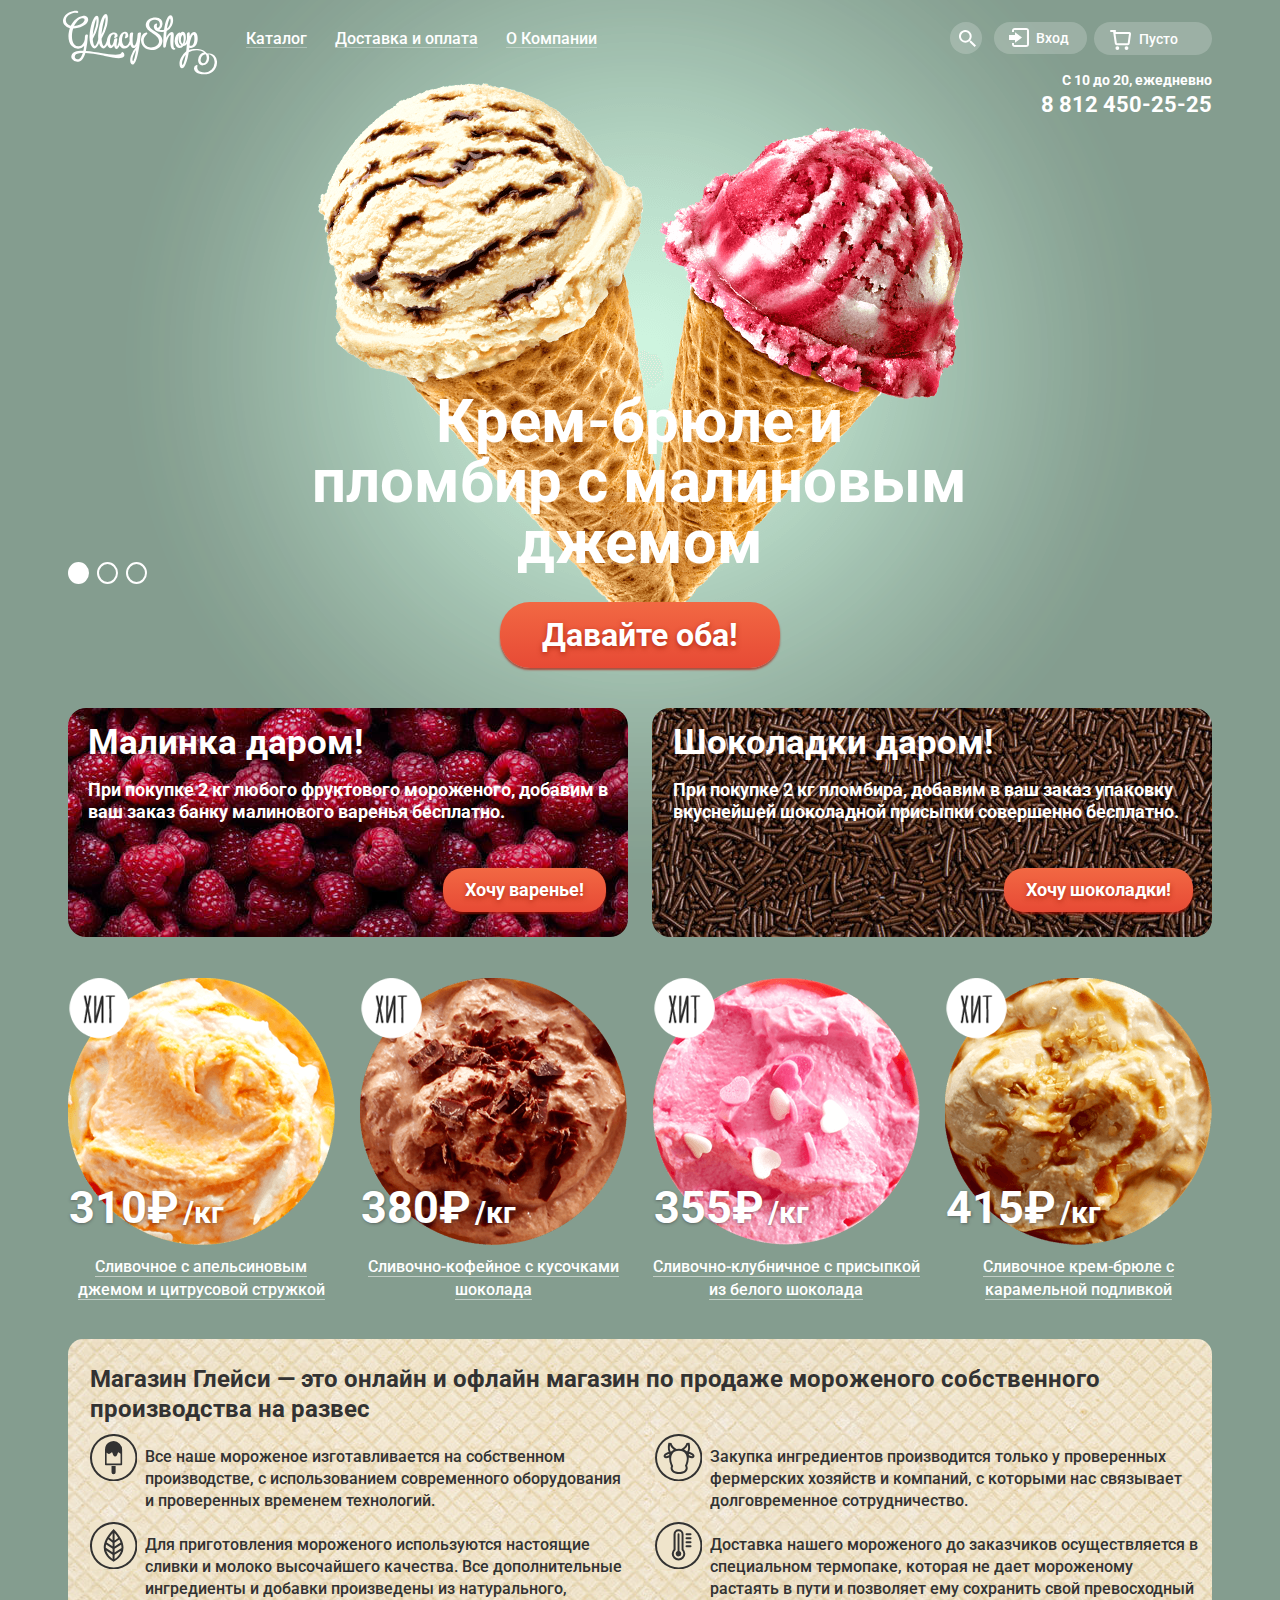
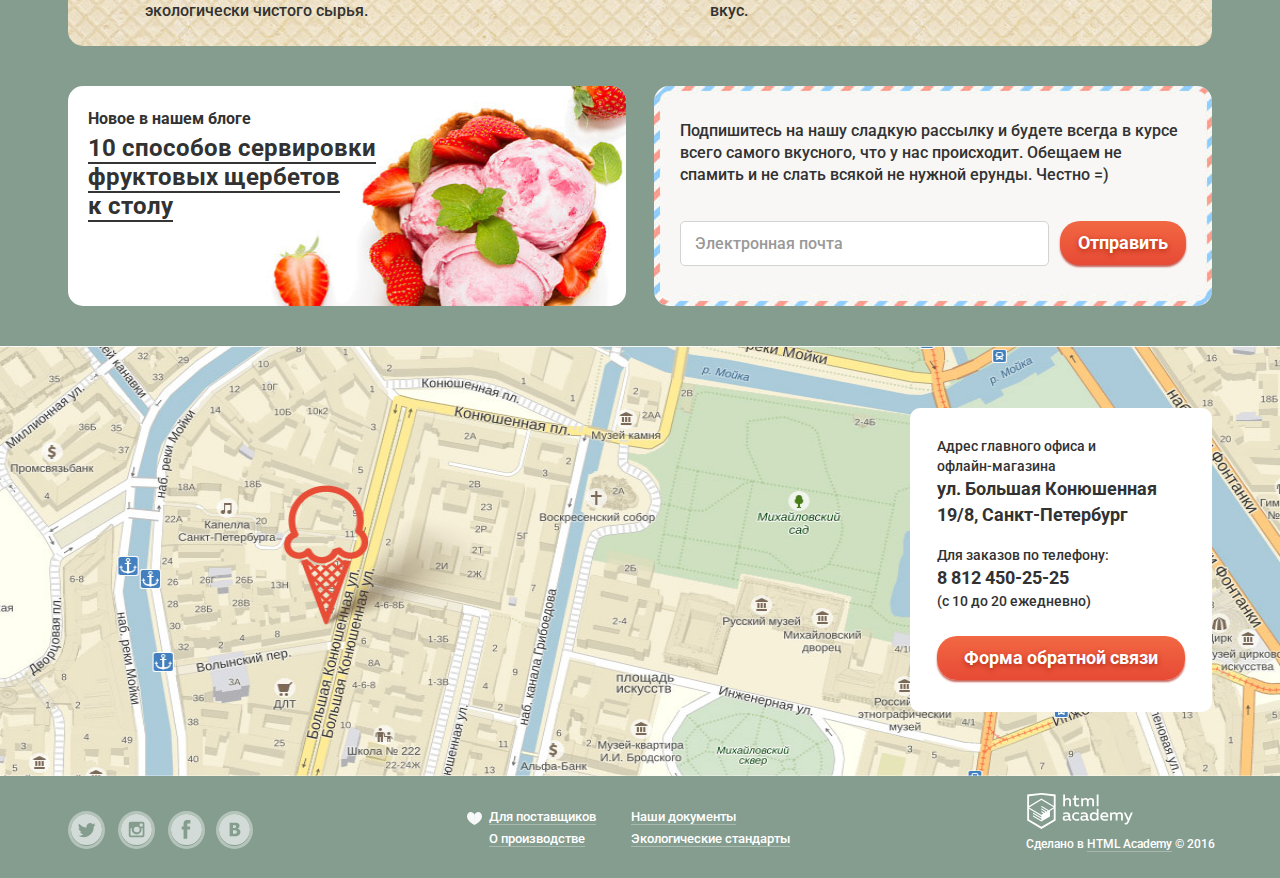
==== commit f0d6765f: "fix" ====
--- a/index.html
+++ b/index.html
@@ -8,7 +8,7 @@
     <link href="css/style.min.css" rel="stylesheet">
     <meta name="viewport" content="width=device-width, initial-scale=1.0/">
   </head>
-  <body>
+  <body class="modal-overlay">
     <input class="slider-radio" type="radio" id="btn-1" name="toggle" checked>
     <input class="slider-radio" type="radio" id="btn-2" name="toggle">
     <input class="slider-radio" type="radio" id="btn-3" name="toggle">
@@ -66,8 +66,8 @@
                         <div class="login-navigation clearfix">
                           <a class="login-btn btn" href="#">Войти</a>
                           <div class="col">
-                            <a href="#">Забыли пароль?</a>
-                            <a href="#">Новая регистрация</a>
+                            <a class="login-link" href="#">Забыли пароль?</a>
+                            <a class="login-link" href="#">Новая регистрация</a>
                           </div>
                         </div>
                       </form>
@@ -200,19 +200,21 @@
       </div>
       <div class="main-map">
         <iframe src="https://www.google.com/maps/embed?pb=!1m18!1m12!1m3!1d1998.59894241241!2d30.320894616265132!3d59.93879686904772!2m3!1f0!2f0!3f0!3m2!1i1024!2i768!4f13.1!3m3!1m2!1s0x4696310fca5ba729%3A0xea9c53d4493c879f!2z0JHQvtC70YzRiNCw0Y8g0JrQvtC90Y7RiNC10L3QvdCw0Y8g0YPQuy4sIDE5LCDQodCw0L3QutGCLdCf0LXRgtC10YDQsdGD0YDQsywg0KDQvtGB0YHQuNGPLCAxOTExODY!5e0!3m2!1sru!2sua!4v1473093466604" width="1200" height="430" frameborder="0" style="border:0" allowfullscreen></iframe>
-        <div class="map-information">
-          <div class="map-contact">
-              <p class="contact-text contact">
-                Адрес главного офиса и<br>
-                офлайн-магазина<br>
-                <span class="contacts-content">ул. Большая Конюшенная 19/8, Санкт-Петербург</span>
-              </p>
-              <p class="contact-text">
-                Для заказов по телефону:
-                <span class="contacts-content">8 812 450-25-25</span><br>
-                (с 10 до 20 ежедневно)
-              </p>
-          <a class="btn map-btn" href="form.html">Форма обратной связи</a>
+        <div class="wrapper">
+          <div class="map-information">
+            <div class="map-contact">
+                <p class="contact-text contact">
+                  Адрес главного офиса и<br>
+                  офлайн-магазина<br>
+                  <span class="contacts-content">ул. Большая Конюшенная 19/8, Санкт-Петербург</span>
+                </p>
+                <p class="contact-text">
+                  Для заказов по телефону:
+                  <span class="contacts-content">8 812 450-25-25</span><br>
+                  (с 10 до 20 ежедневно)
+                </p>
+            <a class="btn map-btn" href="form.html">Форма обратной связи</a>
+            </div>
           </div>
         </div>
       </div>
@@ -262,7 +264,6 @@
           <button class="popup-form-close" type="button"></button>
         </form>
       </div>
-      <div class="modal-overlay"></div>
     </div>
     <script src="js/popup.min.js"></script>
   </body>
--- a/css/style.min.css
+++ b/css/style.min.css
@@ -1 +1 @@
-body{min-width:900px;color:#fff;font-family:"Roboto","Arial",sans-serif;font-size:16px;line-height:22px;font-weight:500;background-color:gray}.clearfix:after{content:"";display:table;clear:both}.wrapper-outer{position:relative;width:100%}.wrapper-outer:after,.wrapper-outer:before{content:"";visibility:hidden;background-color:#e9ae60;background-image:url(bg-slide-2)}.wrapper-outer:after{background-image:url(bg-slide-3)}body>.inner-page{background-color:#849d8f}.wrapper-outer.inner-page{background-image:-webkit-linear-gradient(top,rgba(255,255,255,.2),transparent);background-image:linear-gradient(to bottom,rgba(255,255,255,.2),transparent)}.wrapper{position:relative;max-width:1200px;margin:0 auto}.container{width:95.4%;padding:0 2.3%}main .container{position:relative;z-index:20}.left{float:left}.right{float:right}.btn{display:block;padding:12px 40px;font-family:"Roboto","Arial",sans-serif;color:#fff;font-weight:700;text-decoration:none;text-align:center;border:none;border-radius:20px;background-image:-webkit-linear-gradient(bottom,#e74a35 0%,#f26843 100%);background-image:linear-gradient(to top,#e74a35 0%,#f26843 100%);box-shadow:0 2px 2px rgba(172,16,0,.64);text-shadow:0 2px 5px rgba(160,32,11,.76)}.btn:hover{color:#fff;background-image:-webkit-linear-gradient(bottom,#ec6e5d 0%,#f58669 100%);background-image:linear-gradient(to top,#ec6e5d 0%,#f58669 100%);box-shadow:0 2px 2px #ac1000}.btn:active{color:#fff;background-color:linear-gradient(to top,#e1613e 0%,#d74531 100%);box-shadow:inset 0 2px 2px #942718}.btn,a,h2{font-size:16px}a{color:#fff;font-family:"Roboto","Arial",sans-serif;font-weight:500;text-decoration:none;border-bottom:1px solid #a9bbb1}a:active,a:hover{color:#ffbc9e;border-color:#a7a294}figure{margin:0;padding:0}h1{font-size:35px;line-height:41px}h2{line-height:22px}.btn,input,select{outline:none}.slider{position:relative;width:100%;max-width:1146px;margin-bottom:40px}#btn-1:checked~.wrapper-outer{background-color:#849d8f}#btn-2:checked~.wrapper-outer{background-color:#8996a6}#btn-3:checked~.wrapper-outer{background-color:#9d8b84}#btn-1:checked~.wrapper-outer{background:#849d8f url(../img/bg-slide-1.png) no-repeat center top}#btn-2:checked~.wrapper-outer{background:#8996a6 url(../img/bg-slide-2.png) no-repeat center top}#btn-3:checked~.wrapper-outer{background:#9d8b84 url(../img/bg-slide-3.png) no-repeat center top}#btn-1:checked~.wrapper-outer .btn-1,#btn-2:checked~.wrapper-outer .btn-2,#btn-3:checked~.wrapper-outer .btn-3{background-color:#fff}#btn-1:checked~.wrapper-outer .slider-1,#btn-2:checked~.wrapper-outer .slider-2,#btn-3:checked~.wrapper-outer .slider-3{display:block}.slider-1,.slider-2,.slider-3{display:none}.slide-title{display:block;width:650px;margin:0 auto 29px;font-size:60px;line-height:60.35px;font-weight:700;text-align:center}.slider-1 .slide-title{width:670px}.slider .btn{width:200px;margin:0 auto;padding:11px 40px;font-size:32px;line-height:44px;font-weight:700;border-radius:30px}.menu-item.active::after,.slider-radio{display:none}.slider-buttons{position:absolute;top:170px}.bg-btn{float:left;width:17px;height:18px;margin-right:8px;border:2px solid #fff;border-radius:50%;cursor:pointer}.main-header{position:relative;width:100%;margin-bottom:275px}.main-page .main-header{z-index:30}.inner-page .main-header{margin-bottom:-22px}.main-logo{float:left;width:160px;height:66px;margin-left:-5px;margin-right:10px;padding-top:10px}.catalog-item:hover figcaption,.main-logo a{border:none}.main-menu-box{position:relative;float:left;padding-top:24px}.main-menu-box ul{margin:0;padding:0;list-style:none}.menu-box-item{position:relative;float:left;margin-right:2px}.menu-box-item .menu-item{position:relative;display:block;padding:7px 13px;color:#fff;font-size:16px;text-decoration:none;line-height:16px;border:none}.menu-item::after{content:"";display:block;width:100%;height:1px;background-color:rgba(255,255,255,.3)}.menu-box-item .menu-item:active,.menu-box-item:hover .menu-item{color:#333;font-weight:700;text-decoration:none;background-color:#fff;border-radius:15px}.menu-box-item .menu-item:active{box-shadow:inset 0 2px 1px #696969}.menu-item.active{color:#fff;text-decoration:none;background-color:#d07058;border-radius:15px}.menu-box-item:hover .popup-wrapper{display:block;left:-8px}.catalog-inner-menu{margin:0;padding:0;background-color:#fff;border-radius:15px;z-index:40}.popup-wrapper{display:none;padding-top:5px;position:absolute;top:30px;z-index:40}.inner-item,.item-border{position:relative;display:block;padding:11px 50px 11px 20px;color:#323232;font-size:14px;line-height:16px;text-decoration:none;border:none;cursor:pointer}.item-border.inner-item{font-weight:700;border-top-left-radius:15px;border-top-right-radius:15px}.item-border::after{position:absolute;bottom:0;left:8px;content:"";display:block;width:128px;height:1px;background-color:#d1d0ce}.inner-menu-item:nth-child(3) .inner-item{padding:5px 50px 5px 20px}.inner-menu-item:nth-child(4) .inner-item{padding:10px 17px 8px 20px}.inner-menu-item:nth-child(5) .inner-item{padding:6px 50px 13px 20px}.inner-menu-item:last-child .inner-item:hover{border-bottom-left-radius:15px;border-bottom-right-radius:15px}.inner-menu-item .inner-item:hover,.item-border:hover{color:#323232;background-color:#fbded7}.inner-menu-item .inner-item:active{background-color:#f6b5a5}.inner-item.active{color:#fff;background-color:#d07058}.users-container{float:right;padding-top:22px;text-align:right}.user-block{margin-bottom:14px}.user-search{position:relative;float:left;width:32px;margin-right:12px}.user-search-button{display:block;width:32px;height:32px;background:rgba(255,255,255,.2) url(../img/search-icon.svg) no-repeat 55% 50%;border-radius:50%;border:none}.user-search:hover .user-search-button{background:#fff url(../img/search-icon-hover.svg) no-repeat 55% 50%}.popup-search{width:310px;height:49px;padding:18px 15px;background-color:#f8f7f4;border-radius:5px;box-shadow:0 20px 20px rgba(0,0,0,.4)}.user-search .popup-wrapper{right:0}.user-search:hover .popup-wrapper{display:block}.search{width:281px;padding:0 13px}.login-mail,.login-password,.search{height:42px;box-sizing:border-box;color:#323232;font:inherit;font-size:14px;font-weight:700;border:1px solid #d3d3d2;border-radius:5px;outline:none}.login-mail:hover,.login-password:hover{border:2px solid rgba(154,154,154,.52);padding:19px 11px}.login-mail:focus,.login-password:focus{border:2px solid #8fbdec;padding:19px 11px}.search:focus{height:40px;border:2px solid #8fbdec}.inner-wrapper,.popup-form form{position:relative}input::-webkit-input-placeholder,textarea::-webkit-input-placeholder{color:#999;font-weight:500}input:-moz-placeholder,input::-moz-placeholder,textarea::-moz-placeholder{color:#999;font-weight:500}input:-ms-input-placeholder{color:#999;font-weight:500}input:focus::-webkit-input-placeholder,textarea:focus::-webkit-input-placeholder{color:#fff}input:focus:-moz-placeholder,input:focus::-moz-placeholder,textarea:focus:-moz-placeholder,textarea:focus::-moz-placeholder{color:#fff}input:focus:-ms-input-placeholder,textarea:focus:-ms-input-placeholder{color:#fff}.newsletter .input-text,.popup-login .input-text,.popup-search .input-text{position:absolute;top:-20px;left:10px;display:none;color:#5b9ddf;font-size:11px}.email-user:focus+.input-text,.login-mail:focus+.input-text,.login-password:focus+.input-text,.search:focus+.input-text{display:block}.popup-search .search-submit{display:none}.user-login{position:relative;float:left;width:93px;margin-right:7px}.user-login-button{position:relative;display:block;padding:5px 23px 5px 42px;color:#fff;font:inherit;font-size:14px;text-decoration:none;background-color:rgba(255,255,255,.2);border:none;border-radius:20px}.user-login:hover .user-login-button{color:#000;background-color:#fff}.user-login-button .active{color:#000;background-color:#323232}.user-login-button::before{position:absolute;top:6px;left:15px;content:"";display:block;width:22px;height:20px;background:url(../img/login-icon.svg) no-repeat}.user-login:hover .user-login-button::before{background:#fff url(../img/login-icon-hover.svg) no-repeat}.popup-login{display:block;width:243px;padding:19px 17px;background-color:#f8f7f4;border-radius:5px;box-shadow:0 20px 20px rgba(0,0,0,.4);z-index:50}.user-login:hover .popup-wrapper{display:block;top:32px;right:0}.login-mail,.login-password{width:240px;margin-bottom:20px;padding:20px 12px}.login-navigation .login-btn{float:left;padding:12px 25px;color:#fff;font-size:18px;font-weight:700}.login-navigation .col{float:right;width:119px;padding-top:1px;padding-right:5px;text-align:left;line-height:20px}.login-navigation a{display:inline;color:#323232;font-family:Roboto,Arial,sans-serif;font-size:13px;font-weight:500;text-align:left}.user-cart{position:relative;float:right;font-size:14px}.cart-empty{display:block;padding:6px 34px 5px 45px;background-color:rgba(255,255,255,.2);border-radius:20px}.cart-empty::before,.cart-full::before{position:absolute;top:8px;left:16px;content:"";display:block;width:23px;height:22px}.cart-empty::before{background:url(../img/cart-icon.svg) no-repeat}.cart-full{padding:6px 16px 4px 44px;color:#313131;font-size:14px;font-family:Roboto,Arial,sans-serif;font-weight:500;text-decoration:none;border-radius:20px;background-color:#fff;cursor:pointer}.cart-full::before{background:#fff url(../img/cart-full.png) no-repeat}.cart-full,.inner-page .cart-empty{display:none}.cart-add.active,.inner-page .cart-full,.popup-cart{display:block}.popup-cart{width:507px;padding:23px 17px 60px;color:#323232;font-size:13px;line-height:16px;background-color:#f8f7f4;border-radius:5px;box-shadow:0 20px 20px rgba(0,0,0,.4);z-index:50}.user-cart-button:hover .popup-wrapper{right:0;display:block}.cart-item{margin-bottom:23px}.cart-calculation,.cart-title,.total-cart-price{float:left;display:block;padding-top:6px}.cart-img,.item-del{float:left;display:block}.item-del{position:relative;left:-1px;width:10px;height:10px;padding:0;border:none;background-color:#f8f7f4;outline:none;cursor:pointer;margin-top:7px;margin-right:15px}.item-del::after,.item-del::before{position:absolute;content:"";display:block;height:1px;background-color:#7e7d7c;left:1px;width:13px;-webkit-transform:rotate(45deg);transform:rotate(45deg)}.item-del::before{-webkit-transform:rotate(-45deg);transform:rotate(-45deg)}.cart-img{margin-top:-3px;margin-right:14px;line-height:0}.cart-title{width:220px;margin-right:26px;text-align:left}.cart-calculation{margin-right:29px}.cart-price{color:#999}.total-box{margin-top:-7px;margin-bottom:16px;padding-top:15px;font-size:15px;font-weight:700;border-top:1px solid #cacac7}.total,.total-text{display:inline-block}.total{color:#000;font-size:15px;font-weight:700}.popup-cart .cart-btn{float:right;width:142px;padding:13px 12px;font-size:18px}.header-contacts{float:right;width:171px;font-size:14px;line-height:23px;font-weight:700}.header-contacts .tel{display:block;width:171px;margin-top:1px;font-size:22px;line-height:24px}.main-map iframe,.wrapper .row{width:100%}.promo-block{width:48.95%;box-sizing:border-box;padding:14px 20px 25px;border-radius:18px}.promo-block.left{background:#9a6089 url(../img/promo-bg-1.jpg)}.promo-block.right{padding-left:21px;background:#3b271b url(../img/promo-bg-2.jpg)}.promo-block.right .btn{margin-right:-1px}.promo-block:last-child{margin-right:0}.promo-title{margin:0 0 15px;font-size:35px;line-height:42px}.promo-text{margin-top:0;margin-bottom:45px;font-size:18px;font-weight:700;line-height:22px}.promo-block .btn{float:right;margin-right:2px;padding:11px 22px;font-size:18px;font-weight:700}.promo-block-row{margin-bottom:41px}.item-row{margin-bottom:32px}.catalog-content,.catalog-row{font-size:0}.catalog-item{position:relative;display:inline-block;vertical-align:top;width:23.33%;margin-right:2.225%;margin-bottom:33px;font-size:0}.catalog-item:nth-child(4n){margin-right:0}.catalog-item:hover::before{position:absolute;top:-7px;left:-10px;content:"";display:block;width:109%;height:123%;border-radius:5px;background-color:rgba(248,247,244,.3);box-shadow:0 20px 20px 0 rgba(0,0,0,.15);z-index:40}.catalog-item:last-child{margin-right:0}.catalog-item .item-hover-btn,.checkbox input,.radio input{display:none}.catalog-item:hover .item-hover-btn{position:absolute;display:block;width:170px;margin-top:3px;margin-left:33px;padding:10px 16px;color:#fff;font-size:18px;line-height:24px;font-weight:700;text-decoration:none;text-align:center;border-radius:20px;z-index:40}.catalog-item figure{max-width:267px;text-align:center}.catalog-item figcaption{display:inline;font-size:16px;line-height:14px;border-bottom:1px solid rgba(255,255,255,.5)}.catalog-item img{display:block;width:100%;height:auto;margin-bottom:15px}.catalog-item .catalog-img{margin-bottom:16px}.hit::after,.item-price{position:absolute;left:1px;z-index:50}.hit::after{content:"";display:block;width:61px;height:61px;background:url(../img/item-decor.png) no-repeat;top:0}.item-price{top:219px;font-size:45px;font-weight:700;text-shadow:.5px .9px 3px rgba(49,50,53,.5)}.inner-page .catalog-item:nth-child(3)>.item-price{left:5px}.inner-page .catalog-item:nth-child(4)>.item-price{left:8px}.item-price span{font-size:30px;margin-left:4px}.features{margin-bottom:40px;padding:11px 14px 14px 22px;color:#323232;background:#f2e8d3 url(../img/features-bg.jpg);border-radius:15px}.features-title{margin:14px 0 10px;font-size:24px;line-height:30px;font-weight:700}.features .left-column,.features .right-column{width:49%}.features-text{position:relative;margin:0;padding:12px 0 10px 55px}.features-text::before{top:0;left:0;position:absolute;content:"";display:block;width:47px;height:47px}.left-column .features-text:first-child::before{background:#efe4cb url(../img/features-icon-1.svg) no-repeat}.left-column .features-text:last-child::before{background:#efe4cb url(../img/features-icon-2.svg) no-repeat}.right-column .features-text:first-child::before{background:#efe4cb url(../img/features-icon-3.svg) no-repeat}.right-column .features-text:last-child::before{background:#efe4cb url(../img/features-icon-4.svg) no-repeat}.promo-block-news,.promo-block-newslatter{width:48.8%;box-sizing:border-box;min-height:220px;color:#323232;border-radius:15px}.promo-block-news{padding-top:22px;padding-left:20px;background:#fff url(../img/news-bg.jpg) no-repeat;background-position:102% 10%;background-size:cover}.promo-news{margin:0 0 4px;font-size:16px;line-height:22px}.promo-block-news p{margin:0 0 8px}.news-text{color:#323232;font-size:24px;line-height:29px;font-weight:700;border-bottom:2px solid #353535}.news-text:hover{color:#e84d37;border-bottom:1px solid #f9cdc4}.promo-block-newslatter{margin-right:0;padding:34px 26px;background:#f8f7f4 url(../img/newsletter-bg.jpg);background-size:100% 100%}.newslatter-text{margin-top:0;margin-bottom:35px}.email-user{float:left;width:67%;padding:12px 14px;font-weight:700;border:1px solid #d3d3d2;border-radius:5px}.email-user:hover{border:2px solid rgba(154,154,154,.52);padding:11px 13px}.email-user:focus{border:2px solid #8fbdec;padding:11px 13px}.promo-block-newslatter .btn{float:right;padding:11px 18px;font-size:18px;font-weight:700}.news-row{margin-bottom:40px}.main-map{position:relative;width:100%;height:430px;background:#ede6c9 url(../img/map.jpg) no-repeat;background-size:100% 430px}.map-information{position:absolute;right:18.8%;top:62px;padding:28px 27px 32px;color:#323232;font-size:14px;background-color:#fff;border-radius:10px}.map-information p{margin-top:0}.contact-text{width:180px;margin-bottom:25px;font-size:14px;line-height:20px}.contact-text.contact{width:245px;margin-bottom:17px}.contacts-content{font-size:18px;line-height:26px;font-weight:700}.main-map .btn{padding:11px 27px;font-size:18px}.main-footer{width:100%;padding-bottom:25px}.inner-page .border{border-top:1px solid #a9bbb1}.footer-social{float:left;width:23.22%;margin-top:35px;margin-right:11.7%}.footer-social .social{float:left;display:block;width:31px;height:32px;margin-right:13px;border:3px solid #c2cec7;border-radius:50%;opacity:.8}.social:hover{opacity:1}.social:active{box-shadow:inset 0 2px 1px #888}.twitter{background:url(../img/twitter-icon.svg) no-repeat}.instagram{background:url(../img/insta-icon.svg) no-repeat}.footer-social .fb{margin-right:11px;background:url(../img/fb-icon.svg) no-repeat}.vk{background:url(../img/vk-icon.svg) no-repeat}.footer-menu{float:left;margin-top:29px;font-weight:700}.footer-menu .left-column{width:115px;margin-right:27px;padding-left:22px}.footer-menu .right-column{width:170px}.footer-menu-item{position:relative;display:inline;color:#fff;font-size:13px;line-height:18px}.left-column .footer-menu-item:first-child::before{position:absolute;top:3px;left:-22px;content:"";display:block;width:17px;height:14px;background:url(../img/heart-icon.svg) no-repeat}.footer-copyright{float:right;width:16.26%;margin-top:17px}.footer-logo{margin:0 auto}.copyright-text{width:190px;margin:0;color:#fff;font-size:12px;line-height:18px}.copyright-text a{font-size:12px}.breadcrumbs{z-index:5}.breadcrumbs-item{position:relative;margin-right:17px;color:#fff;font-size:14px;line-height:16px;text-decoration:none}.breadcrumbs span{font-size:14px}.breadcrumbs-item::after{position:absolute;top:1px;right:-12px;content:"»";border:none}.catalog-main-title{margin-top:0;margin-bottom:27px;font-size:35px;line-height:41px}.catalog-sort{max-width:862px;margin-bottom:41px}.sort{float:left;width:195px;margin-right:14px}.sort-title{padding-left:17px;line-height:16px;margin-bottom:5px;font-size:14px}.sort select{padding:8px 15px 8px 11px;background-color:#a9bab0;border:none;border-radius:20px}.sort select:hover{color:#323232;background-color:#fff}.sort-range-filter{float:left;margin-right:14px;font-size:14px}.sort-price-controls{margin-top:-3px;margin-bottom:4px;padding-left:15px}.controls-max,.controls-min{float:left}.controls-min{margin-right:10px}.max-price,.min-price{width:30px;font-size:14px;background-color:#97aca1;border:none;outline:none}.min-price{margin-left:4px}.max-price,.min-price{margin-right:-3px}.filter-controls{position:relative;width:186px;height:4px;padding:15px 16px;background:#abbcb2;border-radius:15px}.filter-scale{position:relative;width:188px;height:4px;background:#d1d9d3}.scale-bar,.sort-toggle{position:absolute;left:14%;width:100px;height:4px;background:#f8f7f4}.sort-toggle{top:8px;left:5px;width:20px;height:20px;border-radius:50%;cursor:pointer}.sort-min-toggle{left:34px}.sort-max-toggle{left:132px}.radio-box{float:left}.radio-box-bg{padding:6px 15px;background:#abbcb2;border-radius:20px}.radio-box-title{margin-top:-4px;margin-bottom:5px;padding-left:17px;font-size:14px}.radio{position:relative;float:left;margin-right:18px;padding-left:32px;cursor:pointer}.checkbox:last-child,.radio:last-child{margin-right:0}.radio-indicator::after{position:absolute;top:5px;left:7px;content:"";display:none;width:10px;height:10px;background-color:#fff;border-radius:50%}.radio-indicator::before{position:absolute;left:2px;content:"";display:block;width:20px;height:20px;box-sizing:border-box;border:1px solid #fff;border-radius:50%}.checkbox-check:checked+.checkbox-indicator::before,.radio-check:checked+.radio-indicator::after{display:block}.sort-row-1{margin-bottom:16px}.check-box-title{margin-bottom:7px;padding-left:17px;font-size:14px;line-height:16px}.check-box-bg{padding:6px 15px;background:#abbcb2;border-radius:20px}.check-box{float:left;width:702px}.checkbox{position:relative;float:left;margin-right:24px;padding-left:31px;cursor:pointer}.checkbox-indicator::after{position:absolute;top:1px;left:-1px;content:"";display:block;width:20px;height:20px;box-sizing:border-box;border:1px solid #fff;border-radius:5px}.checkbox-indicator::before{position:absolute;top:7px;left:5px;content:"";display:none;width:8px;height:4px;border-left:2px solid #fff;border-bottom:2px solid #fff;-webkit-transform:rotate(-45deg);transform:rotate(-45deg)}.checkbox:hover .checkbox-indicator::after,.radio:hover .radio-indicator::before{border:2px solid #fff}.checkbox::before .checkbox-check:disabled{border:1px solid #fff}.checkbox-check:disabled+.checkbox-indicator::after,.checkbox-check:disabled+.checkbox-indicator::before,.radio-check:disabled+.radio-indicator::after,.radio-check:disabled+.radio-indicator::before{border-color:#f8f7f4;opacity:.4}.radio-check:disabled+.radio-indicator::after{background-color:#f8f7f4}.catalog-sort .sort-btn{float:right;width:145px;height:36px;box-sizing:border-box;padding:5px 25px;background-color:#9cb0a4;border:2px solid #fff;border-radius:20px;outline:none}.catalog-sort .sort-btn:hover{color:#323232;background-color:#fff;border:none}.catalog-sort .sort-btn:active{background-color:#ededed;border:none;box-shadow:inset 0 2px 1px #6c6d6c}.paginator{float:right;width:186px;margin-top:42px;margin-bottom:30px}.arrow{float:left;display:block;width:7px;height:7px;margin-top:8px;border:none}.arrow-left,.arrow-right{-webkit-transform:rotate(135deg);transform:rotate(135deg)}.arrow-left{margin-right:13px;border-right:2px solid #9db1a5;border-bottom:2px solid #9db1a5}.arrow-right{margin-left:14px;border-left:2px solid #fff;border-top:2px solid #fff}.paginator .active{float:left;display:block;padding:2px 8px;color:#7d7d7d;text-align:center;background-color:#fff;border-radius:50%}.paginator-item{float:left;display:block;padding:2px 10px;color:#fff;text-decoration:none;border:none}.paginator-item:hover{color:#fff;background-color:#9db1a5;border-radius:50%}.paginator-item:active{color:#323232;background-color:#fff;border-radius:50%}.popup-form{position:fixed;top:190px;left:35%;display:none;width:431px;padding:18px 24px;background-color:#f8f7f4;border-radius:10px;z-index:100}@-webkit-keyframes bounceInUp{0%,60%,75%,90%,to{-webkit-animation-timing-function:cubic-bezier(.215,.61,.355,1);animation-timing-function:cubic-bezier(.215,.61,.355,1)}0%{opacity:0;-webkit-transform:translate3d(0,3000px,0);transform:translate3d(0,3000px,0)}60%{opacity:1;-webkit-transform:translate3d(0,-20px,0);transform:translate3d(0,-20px,0)}75%{-webkit-transform:translate3d(0,10px,0);transform:translate3d(0,10px,0)}90%{-webkit-transform:translate3d(0,-5px,0);transform:translate3d(0,-5px,0)}to{-webkit-transform:translate3d(0,0,0);transform:translate3d(0,0,0)}}@keyframes bounceInUp{0%,60%,75%,90%,to{-webkit-animation-timing-function:cubic-bezier(.215,.61,.355,1);animation-timing-function:cubic-bezier(.215,.61,.355,1)}0%{opacity:0;-webkit-transform:translate3d(0,3000px,0);transform:translate3d(0,3000px,0)}60%{opacity:1;-webkit-transform:translate3d(0,-20px,0);transform:translate3d(0,-20px,0)}75%{-webkit-transform:translate3d(0,10px,0);transform:translate3d(0,10px,0)}90%{-webkit-transform:translate3d(0,-5px,0);transform:translate3d(0,-5px,0)}to{-webkit-transform:translate3d(0,0,0);transform:translate3d(0,0,0)}}.bounceInUp{-webkit-animation-name:bounceInUp;animation-name:bounceInUp}.popup-form-show{display:block;-webkit-animation:bounceInUp .6s;animation:bounceInUp .6s}.popup-form-title{margin:0 0 18px;color:#323232;font-size:24px;line-height:28px}.popup-mail,.popup-name{position:relative;display:block;width:267px;height:43px;box-sizing:border-box;padding:14px;margin-bottom:20px;color:#323232;font-weight:700;background-color:#fff;border:1px solid rgba(178,178,178,.52);border-radius:5px}.popup-mail:hover,.popup-name:hover{border:2px solid rgba(154,154,154,.52);padding:13px}.popup-mail:focus,.popup-name:focus{border:2px solid #8fbdec;padding:13px}.popup-form .form-wrapper{position:relative}.input-text{position:absolute;top:-20px;left:10px;display:none;color:#5b9ddf;font-size:11px}.popup-area:focus+.input-text,.popup-mail:focus+.input-text,.popup-name:focus+.input-text{display:block}.popup-form textarea{width:428px;height:155px;box-sizing:border-box;margin-bottom:20px;padding:10px 14px;color:#323232;font-weight:700;background-color:#fff;border:1px solid rgba(178,178,178,.52);border-radius:5px;outline:none}textarea:-moz-placeholder{color:#999;font-weight:500}textarea:-ms-input-placeholder{color:#999;font-weight:500}.popup-area:hover{border:2px solid rgba(154,154,154,.52);padding:9px 13px}.popup-area:focus{border:2px solid #8fbdec;padding:9px 13px}.popup-btn{float:right;margin-bottom:10px;padding:11px 24px;font-size:18px}.popup-form-close{position:absolute;top:-40px;right:0;width:20px;height:20px;border:none;background-color:#f8f7f4;outline:none}.popup-form-close::after,.popup-form-close::before{position:absolute;content:"";display:block;width:22px;height:2px;background-color:#131313}.popup-form-close::after{top:1px;-webkit-transform:rotate(45deg);transform:rotate(45deg)}.popup-form-close::before{top:1px;-webkit-transform:rotate(-45deg);transform:rotate(-45deg)}.modal-overlay{position:fixed;top:0;left:0;display:none;width:100%;height:100%;background-color:rgba(0,0,0,.5);z-index:90}.modal-overlay-show{display:block}@media screen and (max-width:1199px){.promo-block{padding:14px 18px 25px}.features-title{margin-top:12px}.promo-block.right .btn{margin-right:1px}.promo-block .btn{margin-right:5px}.promo-text{margin-bottom:23px}.catalog-sort{margin-bottom:39px}.catalog-item{margin-bottom:31px}.catalog-item:hover::before{height:126%}.catalog-item:hover .item-hover-btn{margin-top:7px;margin-left:4px;padding:10px 11px}.item-price{top:150px;left:-1px}.inner-page .catalog-item:nth-child(3)>.item-price,.inner-page .catalog-item:nth-child(4)>.item-price{left:0}.footer-social{width:23.6%;margin-right:6.3%}.footer-copyright{margin-top:19px;width:21.9%}.features{padding-top:11px;padding-left:19px}.right-column .features-text:first-child{margin-bottom:22px}.newslatter-text{margin-bottom:13px}.email-user{width:54%}.map-information{right:5%}.paginator{margin-top:65px}}
+body{min-width:900px;color:#fff;font-family:"Roboto","Arial",sans-serif;font-size:16px;line-height:22px;font-weight:500;background-color:gray}.clearfix:after{content:"";display:table;clear:both}.wrapper-outer{position:relative;width:100%}.wrapper-outer:after,.wrapper-outer:before{content:"";visibility:hidden;background-color:#e9ae60;background-image:url(bg-slide-2)}.wrapper-outer:after{background-image:url(bg-slide-3)}body>.inner-page{background-color:#849d8f}.wrapper-outer.inner-page{background-image:-webkit-linear-gradient(top,rgba(255,255,255,.2),transparent);background-image:linear-gradient(to bottom,rgba(255,255,255,.2),transparent)}.wrapper{position:relative;max-width:1200px;margin:0 auto}.container{width:95.4%;padding:0 2.3%}main .container{position:relative;z-index:20}.left{float:left}.right{float:right}.btn{display:block;padding:12px 40px;font-family:"Roboto","Arial",sans-serif;color:#fff;font-weight:700;text-decoration:none;text-align:center;border:none;border-radius:20px;background-image:-webkit-linear-gradient(bottom,#e74a35 0%,#f26843 100%);background-image:linear-gradient(to top,#e74a35 0%,#f26843 100%);box-shadow:0 2px 2px rgba(172,16,0,.64);text-shadow:0 2px 5px rgba(160,32,11,.76)}.btn:hover{color:#fff;background-image:-webkit-linear-gradient(bottom,#ec6e5d 0%,#f58669 100%);background-image:linear-gradient(to top,#ec6e5d 0%,#f58669 100%);box-shadow:0 2px 2px #ac1000}.btn:active{color:#fff;background-color:linear-gradient(to top,#e1613e 0%,#d74531 100%);box-shadow:inset 0 2px 2px #942718}.btn,a,h2{font-size:16px}a{color:#fff;font-family:"Roboto","Arial",sans-serif;font-weight:500;text-decoration:none;border-bottom:1px solid #a9bbb1}a:active,a:hover{color:#ffbc9e;border-color:#a7a294}figure{margin:0;padding:0}h1{font-size:35px;line-height:41px}h2{line-height:22px}.btn,input,select{outline:none}.slider{position:relative;width:100%;max-width:1146px;margin-bottom:40px}#btn-1:checked~.wrapper-outer{background-color:#849d8f}#btn-2:checked~.wrapper-outer{background-color:#8996a6}#btn-3:checked~.wrapper-outer{background-color:#9d8b84}#btn-1:checked~.wrapper-outer{background:#849d8f url(../img/bg-slide-1.png) no-repeat center top}#btn-2:checked~.wrapper-outer{background:#8996a6 url(../img/bg-slide-2.png) no-repeat center top}#btn-3:checked~.wrapper-outer{background:#9d8b84 url(../img/bg-slide-3.png) no-repeat center top}#btn-1:checked~.wrapper-outer .btn-1,#btn-2:checked~.wrapper-outer .btn-2,#btn-3:checked~.wrapper-outer .btn-3{background-color:#fff}#btn-1:checked~.wrapper-outer .slider-1,#btn-2:checked~.wrapper-outer .slider-2,#btn-3:checked~.wrapper-outer .slider-3{display:block}.slider-1,.slider-2,.slider-3{display:none}.slide-title{display:block;width:650px;margin:0 auto 29px;font-size:60px;line-height:60.35px;font-weight:700;text-align:center}.slider-1 .slide-title{width:670px}.slider .btn{width:200px;margin:0 auto;padding:11px 40px;font-size:32px;line-height:44px;font-weight:700;border-radius:30px}.menu-item.active::after,.slider-radio{display:none}.slider-buttons{position:absolute;top:170px}.bg-btn{float:left;width:17px;height:18px;margin-right:8px;border:2px solid #fff;border-radius:50%;cursor:pointer}.main-header{position:relative;width:100%;margin-bottom:275px}.main-page .main-header{z-index:30}.inner-page .main-header{margin-bottom:-22px}.main-logo{float:left;width:160px;height:66px;margin-left:-5px;margin-right:10px;padding-top:10px}.catalog-item:hover figcaption,.main-logo a{border:none}.main-menu-box{position:relative;float:left;padding-top:24px}.main-menu-box ul{margin:0;padding:0;list-style:none}.menu-box-item{position:relative;float:left;margin-right:2px}.menu-box-item .menu-item{position:relative;display:block;padding:7px 13px;color:#fff;font-size:16px;text-decoration:none;line-height:16px;border:none}.menu-item::after{content:"";display:block;width:100%;height:1px;background-color:rgba(255,255,255,.3)}.menu-box-item .menu-item:active,.menu-box-item:hover .menu-item{color:#333;font-weight:700;text-decoration:none;background-color:#fff;border-radius:15px}.menu-box-item .menu-item:active{box-shadow:inset 0 2px 1px #696969}.menu-item.active{color:#fff;text-decoration:none;background-color:#d07058;border-radius:15px}.menu-box-item:hover .popup-wrapper{display:block;left:-8px}.catalog-inner-menu{margin:0;padding:0;background-color:#fff;border-radius:15px;z-index:40}.popup-wrapper{display:none;padding-top:5px;position:absolute;top:30px;z-index:40}.inner-item,.item-border{position:relative;display:block;padding:11px 50px 11px 20px;color:#323232;font-size:14px;line-height:16px;text-decoration:none;border:none;cursor:pointer}.item-border.inner-item{font-weight:700;border-top-left-radius:15px;border-top-right-radius:15px}.item-border::after{position:absolute;bottom:0;left:8px;content:"";display:block;width:128px;height:1px;background-color:#d1d0ce}.inner-menu-item:nth-child(3) .inner-item{padding:5px 50px 5px 20px}.inner-menu-item:nth-child(4) .inner-item{padding:10px 17px 8px 20px}.inner-menu-item:nth-child(5) .inner-item{padding:6px 50px 13px 20px}.inner-menu-item:last-child .inner-item:hover{border-bottom-left-radius:15px;border-bottom-right-radius:15px}.inner-menu-item .inner-item:hover,.item-border:hover{color:#323232;background-color:#fbded7}.inner-menu-item .inner-item:active{background-color:#f6b5a5}.inner-item.active{color:#fff;background-color:#d07058}.users-container{float:right;padding-top:22px;text-align:right}.user-block{margin-bottom:14px}.user-search{position:relative;float:left;width:32px;margin-right:12px}.user-search-button{display:block;width:32px;height:32px;background:rgba(255,255,255,.2) url(../img/search-icon.svg) no-repeat 55% 50%;border-radius:50%;border:none}.user-search:hover .user-search-button{background:#fff url(../img/search-icon-hover.svg) no-repeat 55% 50%}.popup-search{width:310px;height:49px;padding:18px 15px;background-color:#f8f7f4;border-radius:5px;box-shadow:0 20px 20px rgba(0,0,0,.4)}.user-search .popup-wrapper{right:0}.user-search:hover .popup-wrapper{display:block}.search{width:281px;padding:0 13px}.login-mail,.login-password,.search{height:42px;box-sizing:border-box;color:#323232;font:inherit;font-size:14px;font-weight:700;border:1px solid #d3d3d2;border-radius:5px;outline:none}.login-mail:hover,.login-password:hover{border:2px solid rgba(154,154,154,.52);padding:0 11px}.login-mail:focus,.login-password:focus{border:2px solid #8fbdec;padding:0 11px}.search:focus{height:40px;border:2px solid #8fbdec}.inner-wrapper,.popup-form form{position:relative}input::-webkit-input-placeholder{color:#999;font-weight:500}input:-moz-placeholder,input::-moz-placeholder{color:#999;font-weight:500}input:-ms-input-placeholder{color:#999;font-weight:500}input:focus::-webkit-input-placeholder,textarea:focus::-webkit-input-placeholder{color:#fff}input:focus:-moz-placeholder,input:focus::-moz-placeholder,textarea:focus:-moz-placeholder,textarea:focus::-moz-placeholder{color:#fff}input:focus:-ms-input-placeholder,textarea:focus:-ms-input-placeholder{color:#fff}.newsletter .input-text,.popup-login .input-text,.popup-search .input-text{position:absolute;top:-20px;left:10px;display:none;color:#5b9ddf;font-size:11px}.email-user:focus+.input-text,.login-mail:focus+.input-text,.login-password:focus+.input-text,.search:focus+.input-text{display:block}.popup-search .search-submit{display:none}.user-login{position:relative;float:left;width:93px;margin-right:7px}.user-login-button{position:relative;display:block;padding:5px 23px 5px 42px;color:#fff;font:inherit;font-size:14px;text-decoration:none;background-color:rgba(255,255,255,.2);border:none;border-radius:20px}.user-login:hover .user-login-button{color:#000;background-color:#fff}.user-login-button .active{color:#000;background-color:#323232}.user-login-button::before{position:absolute;top:6px;left:15px;content:"";display:block;width:22px;height:20px;background:url(../img/login-icon.svg) no-repeat}.user-login:hover .user-login-button::before{background:#fff url(../img/login-icon-hover.svg) no-repeat}.popup-login{display:block;width:243px;padding:19px 17px;background-color:#f8f7f4;border-radius:5px;box-shadow:0 20px 20px rgba(0,0,0,.4);z-index:50}.user-login:hover .popup-wrapper{display:block;top:32px;right:0}.login-mail,.login-password{width:240px;margin-bottom:20px;padding:0 12px}.login-navigation .login-btn{float:left;padding:12px 25px;color:#fff;font-size:18px;font-weight:700}.login-navigation .col{float:right;width:119px;padding-top:1px;padding-right:5px;text-align:left;line-height:20px}.login-link{display:inline;color:#323232;font-family:Roboto,Arial,sans-serif;font-size:13px;font-weight:500;text-align:left}.login-link:active,.login-link:hover{color:#e84d37;border-color:#f9cdc4}.user-cart{position:relative;float:right;font-size:14px}.cart-empty{display:block;padding:6px 34px 5px 45px;background-color:rgba(255,255,255,.2);border-radius:20px}.cart-empty::before,.cart-full::before{position:absolute;top:8px;left:16px;content:"";display:block;width:23px;height:22px}.cart-empty::before{background:url(../img/cart-icon.svg) no-repeat}.cart-full{padding:6px 16px 4px 44px;color:#313131;font-size:14px;font-family:Roboto,Arial,sans-serif;font-weight:500;text-decoration:none;border-radius:20px;background-color:#fff;cursor:pointer}.cart-full::before{background:#fff url(../img/cart-full.png) no-repeat}.cart-full,.inner-page .cart-empty{display:none}.cart-add.active,.inner-page .cart-full,.popup-cart{display:block}.popup-cart{width:507px;padding:23px 17px 60px;color:#323232;font-size:13px;line-height:16px;background-color:#f8f7f4;border-radius:5px;box-shadow:0 20px 20px rgba(0,0,0,.4);z-index:50}.user-cart-button:hover .popup-wrapper{right:0;display:block}.cart-item{margin-bottom:23px}.cart-calculation,.cart-title,.total-cart-price{float:left;display:block;padding-top:6px}.cart-img,.item-del{float:left;display:block}.item-del{position:relative;left:-1px;width:10px;height:10px;padding:0;border:none;background-color:#f8f7f4;outline:none;cursor:pointer;margin-top:7px;margin-right:15px}.item-del::after,.item-del::before{position:absolute;content:"";display:block;height:1px;background-color:#7e7d7c;left:1px;width:13px;-webkit-transform:rotate(45deg);transform:rotate(45deg)}.item-del::before{-webkit-transform:rotate(-45deg);transform:rotate(-45deg)}.cart-img{margin-top:-3px;margin-right:14px;line-height:0}.cart-title{width:220px;margin-right:26px;text-align:left}.cart-calculation{margin-right:29px}.cart-price{color:#999}.total-box{margin-top:-7px;margin-bottom:16px;padding-top:15px;font-size:15px;font-weight:700;border-top:1px solid #cacac7}.total,.total-text{display:inline-block;vertical-align:top}.total{color:#000;font-size:15px;font-weight:700}.popup-cart .cart-btn{float:right;width:142px;padding:13px 12px;font-size:18px}.header-contacts{float:right;width:171px;font-size:14px;line-height:23px;font-weight:700}.header-contacts .tel{display:block;width:171px;margin-top:1px;font-size:22px;line-height:24px}.wrapper .row{width:100%}.promo-block{width:48.95%;box-sizing:border-box;padding:14px 20px 25px;border-radius:18px}.promo-block.left{background:#9a6089 url(../img/promo-bg-1.jpg)}.promo-block.right{padding-left:21px;background:#3b271b url(../img/promo-bg-2.jpg)}.promo-block.right .btn{margin-right:-1px}.promo-block:last-child{margin-right:0}.promo-title{margin:0 0 15px;font-size:35px;line-height:42px}.promo-text{margin-top:0;margin-bottom:45px;font-size:18px;font-weight:700;line-height:22px}.promo-block .btn{float:right;margin-right:2px;padding:11px 22px;font-size:18px;font-weight:700}.promo-block-row{margin-bottom:41px}.item-row{margin-bottom:32px}.catalog-content,.catalog-row{font-size:0}.catalog-item{position:relative;display:inline-block;vertical-align:top;width:23.33%;margin-right:2.225%;margin-bottom:33px;font-size:0}.catalog-item:nth-child(4n){margin-right:0}.catalog-item:hover::before{position:absolute;top:-7px;left:-10px;content:"";display:block;width:109%;height:123%;border-radius:5px;background-color:rgba(248,247,244,.3);box-shadow:0 20px 20px 0 rgba(0,0,0,.15);z-index:40}.catalog-item:last-child{margin-right:0}.catalog-item .item-hover-btn,.checkbox input,.radio input{display:none}.catalog-item:hover .item-hover-btn{position:absolute;display:block;width:170px;margin-top:3px;margin-left:33px;padding:10px 16px;color:#fff;font-size:18px;line-height:24px;font-weight:700;text-decoration:none;text-align:center;border-radius:20px;z-index:40}.catalog-item figure{max-width:267px;text-align:center}.catalog-item figcaption{display:inline;font-size:16px;line-height:14px;border-bottom:1px solid rgba(255,255,255,.5)}.catalog-item img{display:block;width:100%;height:auto;margin-bottom:15px}.catalog-item .catalog-img{margin-bottom:16px}.hit::after,.item-price{position:absolute;left:1px;z-index:50}.hit::after{content:"";display:block;width:61px;height:61px;background:url(../img/item-decor.png) no-repeat;top:0}.item-price{top:219px;font-size:45px;font-weight:700;text-shadow:.5px .9px 3px rgba(49,50,53,.5)}.inner-page .catalog-item:nth-child(3)>.item-price{left:5px}.inner-page .catalog-item:nth-child(4)>.item-price{left:8px}.item-price span{font-size:30px;margin-left:4px}.features{margin-bottom:40px;padding:11px 14px 14px 22px;color:#323232;background:#f2e8d3 url(../img/features-bg.jpg);border-radius:15px}.features-title{margin:14px 0 10px;font-size:24px;line-height:30px;font-weight:700}.features .left-column,.features .right-column{width:49%}.features-text{position:relative;margin:0;padding:12px 0 10px 55px}.features-text::before{top:0;left:0;position:absolute;content:"";display:block;width:47px;height:47px}.left-column .features-text:first-child::before{background:#efe4cb url(../img/features-icon-1.svg) no-repeat}.left-column .features-text:last-child::before{background:#efe4cb url(../img/features-icon-2.svg) no-repeat}.right-column .features-text:first-child::before{background:#efe4cb url(../img/features-icon-3.svg) no-repeat}.right-column .features-text:last-child::before{background:#efe4cb url(../img/features-icon-4.svg) no-repeat}.promo-block-news,.promo-block-newslatter{width:48.8%;box-sizing:border-box;min-height:220px;color:#323232;border-radius:15px}.promo-block-news{padding-top:22px;padding-left:20px;background:#fff url(../img/news-bg.jpg) no-repeat;background-position:102% 10%;background-size:cover}.promo-news{margin:0 0 4px;font-size:16px;line-height:22px}.promo-block-news p{margin:0 0 8px}.news-text{color:#323232;font-size:24px;line-height:29px;font-weight:700;border-bottom:2px solid #353535}.news-text:hover{color:#e84d37;border-bottom:1px solid #f9cdc4}.promo-block-newslatter{margin-right:0;padding:34px 26px;background:#f8f7f4 url(../img/newsletter-bg.jpg);background-size:100% 100%}.newslatter-text{margin-top:0;margin-bottom:35px}.email-user{float:left;width:67%;padding:12px 14px;font-weight:700;border:1px solid #d3d3d2;border-radius:5px}.email-user:hover{border:2px solid rgba(154,154,154,.52);padding:11px 13px}.email-user:focus{border:2px solid #8fbdec;padding:11px 13px}.promo-block-newslatter .btn{float:right;padding:11px 18px;font-size:18px;font-weight:700}.news-row{margin-bottom:40px}.main-map{position:relative;width:100%;height:430px;background:#ede6c9 url(../img/map.jpg) no-repeat;background-size:100% 430px}.main-map iframe{position:absolute;left:0;top:0;width:100%;height:100%;z-index:10}.main-map .wrapper{height:100%}.map-information{position:absolute;right:2.3%;top:62px;padding:28px 27px 32px;color:#323232;font-size:14px;background-color:#fff;border-radius:10px;z-index:20}.map-information p{margin-top:0}.contact-text{width:180px;margin-bottom:25px;font-size:14px;line-height:20px}.contact-text.contact{width:245px;margin-bottom:17px}.contacts-content{font-size:18px;line-height:26px;font-weight:700}.main-map .btn{padding:11px 27px;font-size:18px}.main-footer{width:100%;padding-bottom:25px}.inner-page .border{border-top:1px solid #a9bbb1}.footer-social{float:left;width:23.22%;margin-top:35px;margin-right:11.7%}.footer-social .social{float:left;display:block;width:31px;height:32px;margin-right:13px;border:3px solid #c2cec7;border-radius:50%;opacity:.8}.social:hover{opacity:1}.social:active{box-shadow:inset 0 2px 1px #888}.twitter{background:url(../img/twitter-icon.svg) no-repeat}.instagram{background:url(../img/insta-icon.svg) no-repeat}.footer-social .fb{margin-right:11px;background:url(../img/fb-icon.svg) no-repeat}.vk{background:url(../img/vk-icon.svg) no-repeat}.footer-menu{float:left;margin-top:29px;font-weight:700}.footer-menu .left-column{width:115px;margin-right:27px;padding-left:22px}.footer-menu .right-column{width:170px}.footer-menu-item{position:relative;display:inline;color:#fff;font-size:13px;line-height:18px}.left-column .footer-menu-item:first-child::before{position:absolute;top:3px;left:-22px;content:"";display:block;width:17px;height:14px;background:url(../img/heart-icon.svg) no-repeat}.footer-copyright{float:right;width:16.26%;margin-top:17px}.footer-logo{margin:0 auto}.copyright-text{width:190px;margin:0;color:#fff;font-size:12px;line-height:18px}.copyright-text a{font-size:12px}.breadcrumbs{z-index:5}.breadcrumbs-item{position:relative;margin-right:17px;color:#fff;font-size:14px;line-height:16px;text-decoration:none}.breadcrumbs span{font-size:14px}.breadcrumbs-item::after{position:absolute;top:1px;right:-12px;content:"»";border:none}.catalog-main-title{margin-top:0;margin-bottom:27px;font-size:35px;line-height:41px}.catalog-sort{max-width:862px;margin-bottom:41px}.sort{float:left;width:195px;margin-right:14px}.sort-title{padding-left:17px;line-height:16px;margin-bottom:5px;font-size:14px}.sort select{padding:8px 15px 8px 11px;background-color:#a9bab0;border:none;border-radius:20px}.sort select:hover{color:#323232;background-color:#fff}.sort-range-filter{float:left;margin-right:14px;font-size:14px}.sort-price-controls{margin-top:-3px;margin-bottom:4px;padding-left:15px}.controls-max,.controls-min{float:left}.controls-min{margin-right:10px}.max-price,.min-price{width:30px;font-size:14px;background-color:#97aca1;border:none;outline:none}.min-price{margin-left:4px}.max-price,.min-price{margin-right:-3px}.filter-controls{position:relative;width:186px;height:4px;padding:15px 16px;background:#abbcb2;border-radius:15px}.filter-scale{position:relative;width:188px;height:4px;background:#d1d9d3}.scale-bar,.sort-toggle{position:absolute;left:14%;width:100px;height:4px;background:#f8f7f4}.sort-toggle{top:8px;left:5px;width:20px;height:20px;border-radius:50%;cursor:pointer}.sort-min-toggle{left:34px}.sort-max-toggle{left:132px}.radio-box{float:left}.radio-box-bg{padding:6px 15px;background:#abbcb2;border-radius:20px}.radio-box-title{margin-top:-4px;margin-bottom:5px;padding-left:17px;font-size:14px}.radio{position:relative;float:left;margin-right:18px;padding-left:32px;cursor:pointer}.checkbox:last-child,.radio:last-child{margin-right:0}.radio-indicator::after{position:absolute;top:5px;left:7px;content:"";display:none;width:10px;height:10px;background-color:#fff;border-radius:50%}.radio-indicator::before{position:absolute;left:2px;content:"";display:block;width:20px;height:20px;box-sizing:border-box;border:1px solid #fff;border-radius:50%}.checkbox-check:checked+.checkbox-indicator::before,.radio-check:checked+.radio-indicator::after{display:block}.sort-row-1{margin-bottom:16px}.check-box-title{margin-bottom:7px;padding-left:17px;font-size:14px;line-height:16px}.check-box-bg{padding:6px 15px;background:#abbcb2;border-radius:20px}.check-box{float:left;width:702px}.checkbox{position:relative;float:left;margin-right:24px;padding-left:31px;cursor:pointer}.checkbox-indicator::after{position:absolute;top:1px;left:-1px;content:"";display:block;width:20px;height:20px;box-sizing:border-box;border:1px solid #fff;border-radius:5px}.checkbox-indicator::before{position:absolute;top:7px;left:5px;content:"";display:none;width:8px;height:4px;border-left:2px solid #fff;border-bottom:2px solid #fff;-webkit-transform:rotate(-45deg);transform:rotate(-45deg)}.checkbox:hover .checkbox-indicator::after,.radio:hover .radio-indicator::before{border:2px solid #fff}.checkbox::before .checkbox-check:disabled{border:1px solid #fff}.checkbox-check:disabled+.checkbox-indicator::after,.checkbox-check:disabled+.checkbox-indicator::before,.radio-check:disabled+.radio-indicator::after,.radio-check:disabled+.radio-indicator::before{border-color:#f8f7f4;opacity:.4}.radio-check:disabled+.radio-indicator::after{background-color:#f8f7f4}.catalog-sort .sort-btn{float:right;width:145px;height:36px;box-sizing:border-box;padding:5px 25px;background-color:#9cb0a4;border:2px solid #fff;border-radius:20px;outline:none}.catalog-sort .sort-btn:hover{color:#323232;background-color:#fff;border:none}.catalog-sort .sort-btn:active{background-color:#ededed;border:none;box-shadow:inset 0 2px 1px #6c6d6c}.paginator{float:right;width:186px;margin-top:42px;margin-bottom:30px}.arrow{float:left;display:block;width:7px;height:7px;margin-top:8px;border:none}.arrow-left,.arrow-right{-webkit-transform:rotate(135deg);transform:rotate(135deg)}.arrow-left{margin-right:13px;border-right:2px solid #9db1a5;border-bottom:2px solid #9db1a5}.arrow-right{margin-left:14px;border-left:2px solid #fff;border-top:2px solid #fff}.paginator .active{float:left;display:block;padding:2px 8px;color:#7d7d7d;text-align:center;background-color:#fff;border-radius:50%}.paginator-item{float:left;display:block;padding:2px 10px;color:#fff;text-decoration:none;border:none}.paginator-item:hover{color:#fff;background-color:#9db1a5;border-radius:50%}.paginator-item:active{color:#323232;background-color:#fff;border-radius:50%}.popup-form{position:fixed;top:190px;left:35%;display:none;width:431px;padding:18px 24px;background-color:#f8f7f4;border-radius:10px;z-index:100}@-webkit-keyframes bounceInUp{0%,60%,75%,90%,to{-webkit-animation-timing-function:cubic-bezier(.215,.61,.355,1);animation-timing-function:cubic-bezier(.215,.61,.355,1)}0%{opacity:0;-webkit-transform:translate3d(0,3000px,0);transform:translate3d(0,3000px,0)}60%{opacity:1;-webkit-transform:translate3d(0,-20px,0);transform:translate3d(0,-20px,0)}75%{-webkit-transform:translate3d(0,10px,0);transform:translate3d(0,10px,0)}90%{-webkit-transform:translate3d(0,-5px,0);transform:translate3d(0,-5px,0)}to{-webkit-transform:translate3d(0,0,0);transform:translate3d(0,0,0)}}@keyframes bounceInUp{0%,60%,75%,90%,to{-webkit-animation-timing-function:cubic-bezier(.215,.61,.355,1);animation-timing-function:cubic-bezier(.215,.61,.355,1)}0%{opacity:0;-webkit-transform:translate3d(0,3000px,0);transform:translate3d(0,3000px,0)}60%{opacity:1;-webkit-transform:translate3d(0,-20px,0);transform:translate3d(0,-20px,0)}75%{-webkit-transform:translate3d(0,10px,0);transform:translate3d(0,10px,0)}90%{-webkit-transform:translate3d(0,-5px,0);transform:translate3d(0,-5px,0)}to{-webkit-transform:translate3d(0,0,0);transform:translate3d(0,0,0)}}.bounceInUp{-webkit-animation-name:bounceInUp;animation-name:bounceInUp}.popup-form-show{display:block;-webkit-animation:bounceInUp .6s;animation:bounceInUp .6s}.popup-form-title{margin:0 0 18px;color:#323232;font-size:24px;line-height:28px}.popup-mail,.popup-name{position:relative;display:block;width:267px;height:43px;box-sizing:border-box;padding:11px 14px;margin-bottom:20px;color:#323232;font-size:16px;font-weight:700;background-color:#fff;border:1px solid rgba(178,178,178,.52);border-radius:5px}.popup-form input::-webkit-input-placeholder,textarea::-webkit-input-placeholder{color:#999;font-weight:500}.popup-form input:-moz-placeholder,.popup-form input::-moz-placeholder,textarea::-moz-placeholder{color:#999;font-weight:500}.popup-form input:-ms-input-placeholder{color:#999;font-weight:500}.popup-mail:hover,.popup-name:hover{border:2px solid rgba(154,154,154,.52);padding:0 13px}.popup-mail:focus,.popup-name:focus{border:2px solid #8fbdec;padding:0 13px}.popup-form .form-wrapper{position:relative}.input-text{position:absolute;top:-20px;left:10px;display:none;color:#5b9ddf;font-size:11px}.popup-area:focus+.input-text,.popup-mail:focus+.input-text,.popup-name:focus+.input-text{display:block}.popup-form textarea{width:428px;height:155px;box-sizing:border-box;margin-bottom:20px;padding:10px 14px;color:#323232;font-size:16px;font-weight:700;background-color:#fff;border:1px solid rgba(178,178,178,.52);border-radius:5px;outline:none}textarea:-moz-placeholder{color:#999;font-weight:500}textarea:-ms-input-placeholder{color:#999;font-weight:500}.popup-area:hover{border:2px solid rgba(154,154,154,.52);padding:9px 13px}.popup-area:focus{border:2px solid #8fbdec;padding:9px 13px}.popup-btn{float:right;margin-bottom:10px;padding:11px 24px;font-size:18px}.popup-form-close{position:absolute;top:-40px;right:0;width:20px;height:20px;border:none;background-color:#f8f7f4;outline:none}.popup-form-close::after,.popup-form-close::before{position:absolute;content:"";display:block;width:22px;height:2px;background-color:#131313}.popup-form-close::after{top:1px;-webkit-transform:rotate(45deg);transform:rotate(45deg)}.popup-form-close::before{top:1px;-webkit-transform:rotate(-45deg);transform:rotate(-45deg)}.modal-overlay::after{position:fixed;top:0;left:0;content:"";display:none;width:100%;height:100%;background-color:rgba(0,0,0,.5);z-index:90}.modal-overlay.modal-overlay-show::after{display:block}@media screen and (max-width:1199px){.promo-block{padding:14px 18px 25px}.features-title{margin-top:12px}.promo-block.right .btn{margin-right:1px}.promo-block .btn{margin-right:5px}.promo-text{margin-bottom:23px}.catalog-sort{margin-bottom:39px}.catalog-item{margin-bottom:31px}.catalog-item:hover::before{height:126%}.catalog-item:hover .item-hover-btn{margin-top:7px;margin-left:4px;padding:10px 11px}.item-price{top:150px;left:-1px}.inner-page .catalog-item:nth-child(3)>.item-price,.inner-page .catalog-item:nth-child(4)>.item-price{left:0}.footer-social{width:23.6%;margin-right:6.3%}.footer-copyright{margin-top:19px;width:21.9%}.features{padding-top:11px;padding-left:19px}.right-column .features-text:first-child{margin-bottom:22px}.newslatter-text{margin-bottom:13px}.email-user{width:54%}.map-information{right:5%}.paginator{margin-top:65px}}
